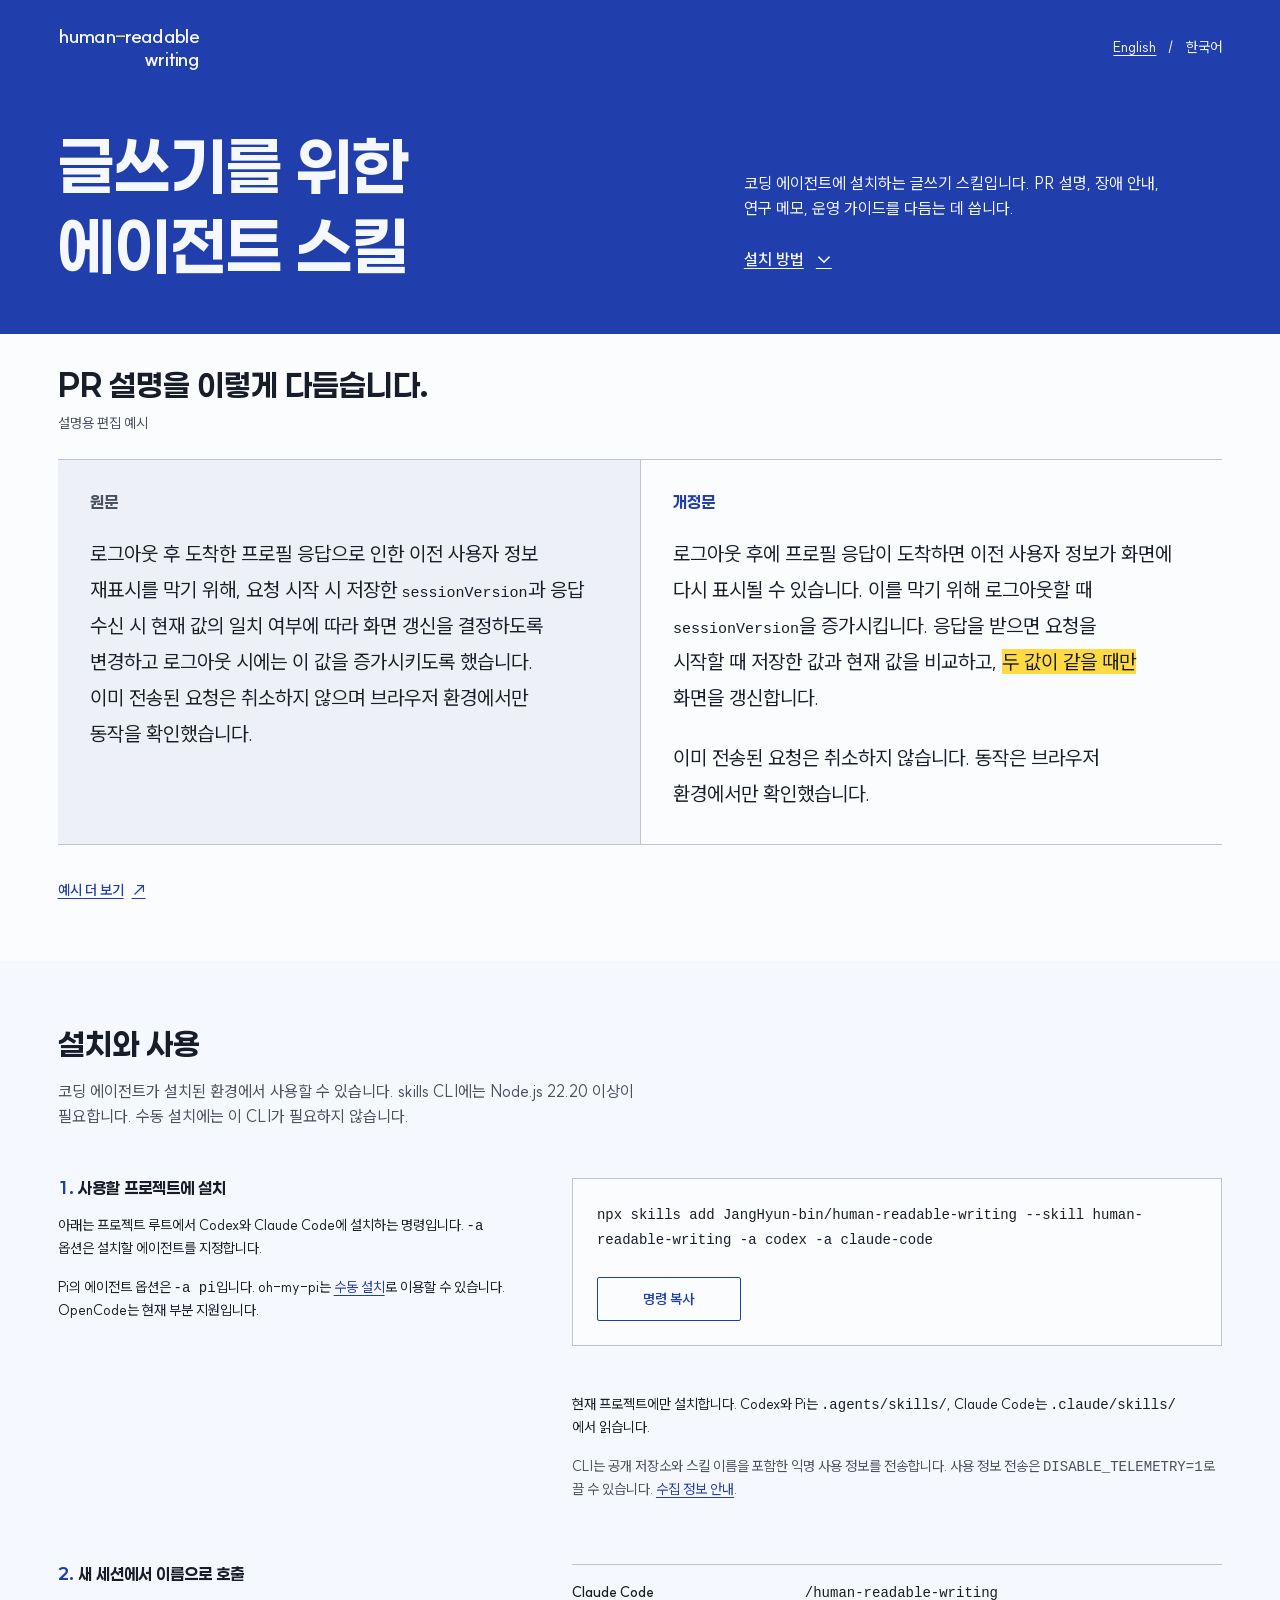
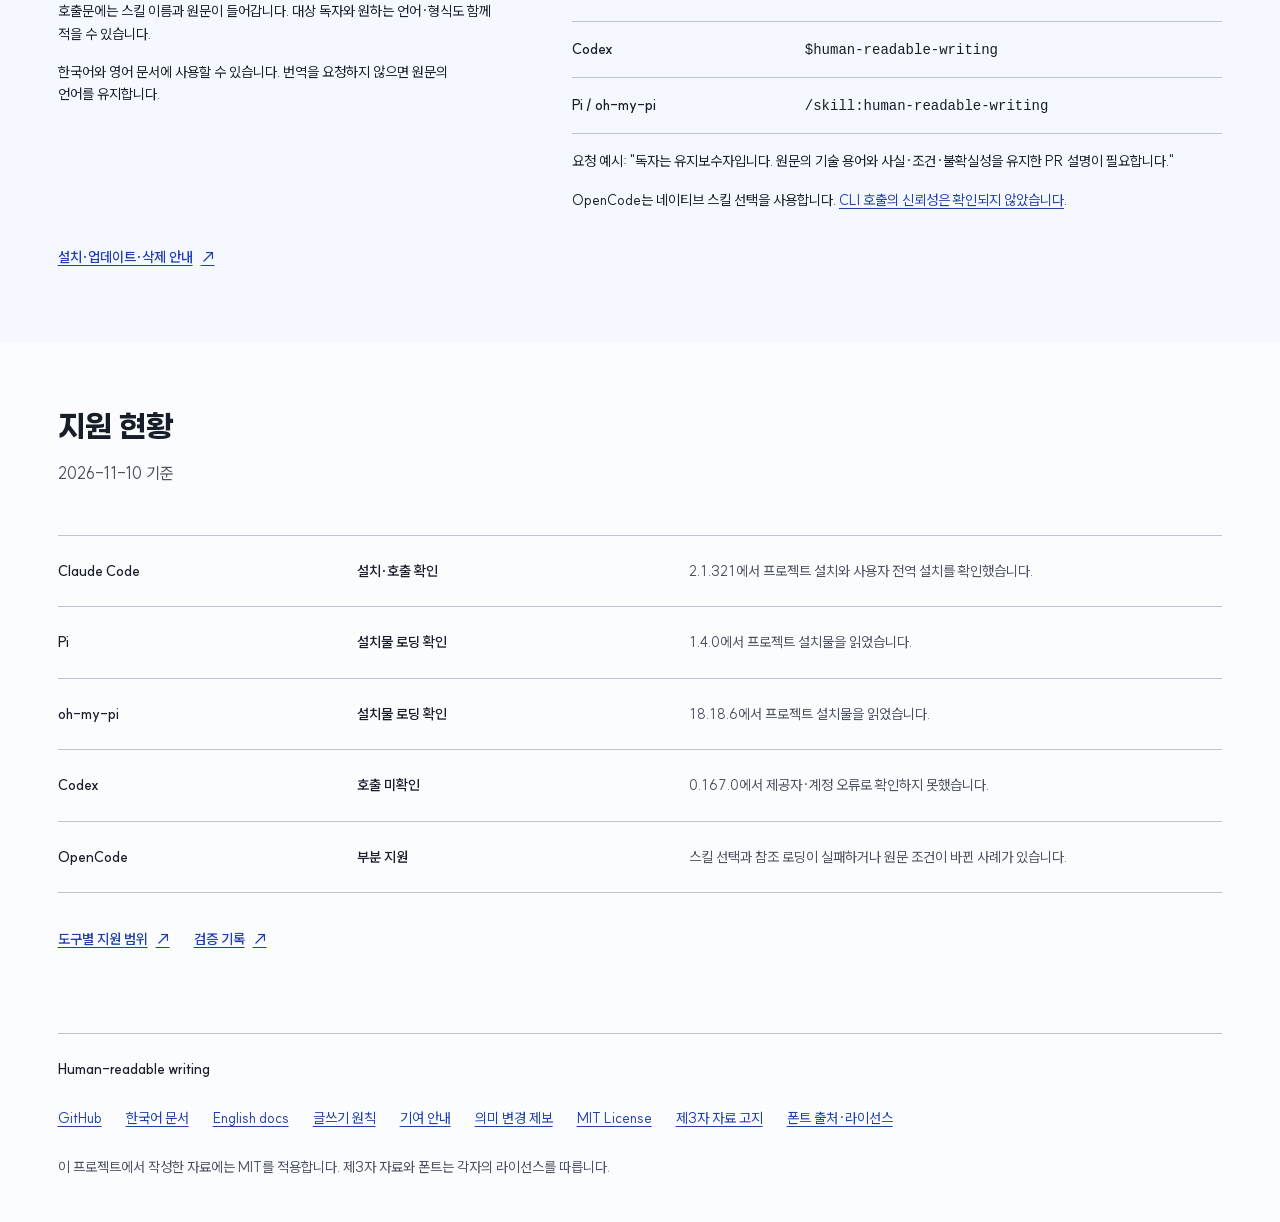
==== site/ko/index.html @ a0d872b2 "feat(site): publish bilingual writing skill landing" ====
<!doctype html>
<html lang="ko">
<head>
  <meta charset="utf-8">
  <meta name="viewport" content="width=device-width, initial-scale=1">
  <meta name="description" content="Human-readable writing은 코딩 에이전트에 설치하는 글쓰기 스킬입니다. 수정 전후 예시와 설치·호출 방법, 도구별 지원 현황을 소개합니다.">
  <title>Human-readable writing · 글쓰기를 위한 에이전트 스킬</title>
  <link rel="alternate" hreflang="en" href="../">
  <link rel="icon" type="image/svg+xml" href="../assets/mark.svg">
  <link rel="stylesheet" href="../assets/tokens.css">
  <link rel="stylesheet" href="../assets/site.css">
  <script src="../assets/site.js" defer></script>
</head>
<body>
  <a class="skip-link" href="#main">본문으로 이동</a>
  <div class="opening">
    <header class="masthead wrap">
      <a class="wordmark" href="./" aria-label="Human-readable writing 홈"><span>human<span class="brand-hyphen">-</span>readable</span><span>writing</span></a>
      <nav class="language-links" aria-label="언어"><a lang="en" hreflang="en" href="../">English</a><span aria-hidden="true">/</span><span lang="ko" aria-current="page">한국어</span></nav>
    </header>
  </div>
  <main id="main" tabindex="-1">
    <div class="opening">
      <section class="intro wrap" aria-labelledby="page-title">
        <h1 id="page-title">글쓰기를 위한 에이전트 스킬</h1>
        <div class="intro-copy">
          <p>코딩 에이전트에 설치하는 글쓰기 스킬입니다. PR 설명, 장애 안내, 연구 메모, 운영 가이드를 다듬는 데 씁니다.</p>
          <a class="install-link" href="#install">설치 방법 <span aria-hidden="true">↓</span></a>
        </div>
      </section>
    </div>
    <section class="comparison wrap" id="example" aria-labelledby="example-title">
      <div class="comparison-heading">
        <h2 id="example-title">PR 설명을 이렇게 다듬습니다.</h2>
        <p class="example-notice">설명용 편집 예시</p>
      </div>
      <figure class="edit">
        <div class="diptych">
          <section class="document document-before" aria-labelledby="before-title">
            <h3 id="before-title">원문</h3>
            <blockquote>
              <p>로그아웃 후 도착한 프로필 응답으로 인한 이전 사용자 정보 재표시를 막기 위해, 요청 시작 시 저장한 <code>sessionVersion</code>과 응답 수신 시 현재 값의 일치 여부에 따라 화면 갱신을 결정하도록 변경하고 로그아웃 시에는 이 값을 증가시키도록 했습니다. 이미 전송된 요청은 취소하지 않으며 브라우저 환경에서만 동작을 확인했습니다.</p>
            </blockquote>
          </section>
          <section class="document document-after" aria-labelledby="after-title">
            <h3 id="after-title">개정문</h3>
            <blockquote>
              <p>로그아웃 후에 프로필 응답이 도착하면 이전 사용자 정보가 화면에 다시 표시될 수 있습니다. 이를 막기 위해 로그아웃할 때 <code>sessionVersion</code>을 증가시킵니다. 응답을 받으면 요청을 시작할 때 저장한 값과 현재 값을 비교하고, <mark>두 값이 같을 때만</mark> 화면을 갱신합니다.</p>
              <p>이미 전송된 요청은 취소하지 않습니다. 동작은 브라우저 환경에서만 확인했습니다.</p>
            </blockquote>
          </section>
        </div>
        <figcaption class="edit-notes">
          <a class="text-link" href="https://github.com/JangHyun-bin/human-readable-writing/blob/main/examples/README.ko.md">예시 더 보기 <span aria-hidden="true">↗</span></a>
        </figcaption>
      </figure>
    </section>
    <div class="install-surface">
      <section class="installation wrap" id="install" aria-labelledby="install-title">
        <div class="section-intro">
          <h2 id="install-title">설치와 사용</h2>
          <p>코딩 에이전트가 설치된 환경에서 사용할 수 있습니다. skills CLI에는 Node.js 22.20 이상이 필요합니다. 수동 설치에는 이 CLI가 필요하지 않습니다.</p>
        </div>
        <ol class="install-steps">
          <li>
            <div class="step-description">
              <h3>사용할 프로젝트에 설치</h3>
              <p>아래는 프로젝트 루트에서 Codex와 Claude Code에 설치하는 명령입니다. <code>-a</code> 옵션은 설치할 에이전트를 지정합니다.</p>
              <p>Pi의 에이전트 옵션은 <code>-a pi</code>입니다. oh-my-pi는 <a href="https://github.com/JangHyun-bin/human-readable-writing/blob/main/docs/install.ko.md">수동 설치</a>로 이용할 수 있습니다. OpenCode는 현재 부분 지원입니다.</p>
            </div>
            <div class="step-content">
              <div class="command-block">
                <pre tabindex="0" aria-label="프로젝트 설치 명령"><code id="install-command">npx skills add JangHyun-bin/human-readable-writing --skill human-readable-writing -a codex -a claude-code</code></pre>
                <button class="copy-button" id="copy-install" data-pending="복사 중" data-success="복사됨" data-error="다시 복사" data-success-status="설치 명령을 복사했습니다." data-error-status="클립보드에 접근하지 못했습니다. 설치 명령은 직접 선택해 복사할 수 있습니다." type="button" aria-describedby="copy-status" hidden>명령 복사</button>
              </div>
              <p class="copy-status" id="copy-status" role="status" aria-live="polite"></p>
              <p class="install-detail">현재 프로젝트에만 설치합니다. Codex와 Pi는 <code>.agents/skills/</code>, Claude Code는 <code>.claude/skills/</code>에서 읽습니다.</p>
              <p class="telemetry-note">CLI는 공개 저장소와 스킬 이름을 포함한 익명 사용 정보를 전송합니다. 사용 정보 전송은 <code>DISABLE_TELEMETRY=1</code>로 끌 수 있습니다. <a href="https://github.com/vercel-labs/skills/blob/main/docs/troubleshooting.md#telemetry">수집 정보 안내</a>.</p>
            </div>
          </li>
          <li>
            <div class="step-description">
              <h3>새 세션에서 이름으로 호출</h3>
              <p>호출문에는 스킬 이름과 원문이 들어갑니다. 대상 독자와 원하는 언어·형식도 함께 적을 수 있습니다.</p>
              <p>한국어와 영어 문서에 사용할 수 있습니다. 번역을 요청하지 않으면 원문의 언어를 유지합니다.</p>
            </div>
            <div class="step-content">
              <dl class="invocations" aria-label="명시적 호출 명령">
                <div><dt>Claude Code</dt><dd><code>/human-readable-writing</code></dd></div>
                <div><dt>Codex</dt><dd><code>$human-readable-writing</code></dd></div>
                <div><dt>Pi / oh-my-pi</dt><dd><code>/skill:human-readable-writing</code></dd></div>
              </dl>
              <p class="request-example">요청 예시: "독자는 유지보수자입니다. 원문의 기술 용어와 사실·조건·불확실성을 유지한 PR 설명이 필요합니다."</p>
              <p class="install-detail">OpenCode는 네이티브 스킬 선택을 사용합니다. <a href="https://github.com/JangHyun-bin/human-readable-writing/blob/main/docs/tool-support.md#opencode-limitation">CLI 호출의 신뢰성은 확인되지 않았습니다</a>.</p>
            </div>
          </li>
        </ol>
        <a class="text-link" href="https://github.com/JangHyun-bin/human-readable-writing/blob/main/docs/install.ko.md">설치·업데이트·삭제 안내 <span aria-hidden="true">↗</span></a>
      </section>
    </div>
    <section class="coverage wrap" id="support" aria-labelledby="support-title">
      <div class="section-intro">
        <h2 id="support-title">지원 현황</h2>
        <p><time datetime="2026-11-10">2026-11-10</time> 기준</p>
      </div>
      <dl class="runtime-record">
        <div><dt>Claude Code</dt><dd><span class="outcome">설치·호출 확인</span><p>2.1.321에서 프로젝트 설치와 사용자 전역 설치를 확인했습니다.</p></dd></div>
        <div><dt>Pi</dt><dd><span class="outcome">설치물 로딩 확인</span><p>1.4.0에서 프로젝트 설치물을 읽었습니다.</p></dd></div>
        <div><dt>oh-my-pi</dt><dd><span class="outcome">설치물 로딩 확인</span><p>18.18.6에서 프로젝트 설치물을 읽었습니다.</p></dd></div>
        <div><dt>Codex</dt><dd><span class="outcome">호출 미확인</span><p>0.167.0에서 제공자·계정 오류로 확인하지 못했습니다.</p></dd></div>
        <div><dt>OpenCode</dt><dd><span class="outcome">부분 지원</span><p>스킬 선택과 참조 로딩이 실패하거나 원문 조건이 바뀐 사례가 있습니다.</p></dd></div>
      </dl>
      <div class="evidence-links"><a class="text-link" href="https://github.com/JangHyun-bin/human-readable-writing/blob/main/docs/tool-support.md">도구별 지원 범위 <span aria-hidden="true">↗</span></a><a class="text-link" href="https://github.com/JangHyun-bin/human-readable-writing/blob/main/docs/verification.md">검증 기록 <span aria-hidden="true">↗</span></a></div>
    </section>
  </main>
  <footer class="footer wrap">
    <p class="footer-title">Human-readable writing</p>
    <nav class="footer-links" aria-label="프로젝트 자료">
      <a href="https://github.com/JangHyun-bin/human-readable-writing">GitHub</a>
      <a href="https://github.com/JangHyun-bin/human-readable-writing/blob/main/README.ko.md">한국어 문서</a>
      <a href="https://github.com/JangHyun-bin/human-readable-writing/blob/main/README.md" lang="en" hreflang="en">English docs</a>
      <a href="https://github.com/JangHyun-bin/human-readable-writing/blob/main/skills/human-readable-writing/MANIFEST.md">글쓰기 원칙</a>
      <a href="https://github.com/JangHyun-bin/human-readable-writing/blob/main/CONTRIBUTING.md">기여 안내</a>
      <a href="https://github.com/JangHyun-bin/human-readable-writing/issues/new?template=source-meaning-change.yml">의미 변경 제보</a>
      <a href="https://github.com/JangHyun-bin/human-readable-writing/blob/main/LICENSE">MIT License</a>
      <a href="https://github.com/JangHyun-bin/human-readable-writing/blob/main/NOTICE.md">제3자 자료 고지</a>
      <a href="../assets/fonts/NOTICE.md">폰트 출처·라이선스</a>
    </nav>
    <p class="legal-note">이 프로젝트에서 작성한 자료에는 MIT를 적용합니다. 제3자 자료와 폰트는 각자의 라이선스를 따릅니다.</p>
  </footer>
</body>
</html>
---- site/assets/tokens.css ----
@font-face {
  font-family: "SUIT Variable";
  font-style: normal;
  font-weight: 100 900;
  font-display: swap;
  src: url("fonts/SUIT-Variable.woff2") format("woff2");
}

@font-face {
  font-family: "Paperlogy";
  font-style: normal;
  font-weight: 700;
  font-display: swap;
  src: url("fonts/Paperlogy-7Bold.ttf") format("truetype");
}

:root {
  color-scheme: light;
  --color-brand: oklch(41.86% 0.17882 266.425);
  --color-brand-hover: oklch(35% 0.16 266.42547);
  --color-highlight: oklch(89.502% 0.163 94.563);
  --color-paper: oklch(99% 0.003 266);
  --color-paper-blue: oklch(97.96081% 0.0095481 273.35852);
  --color-paper-muted: oklch(95.5% 0.008 266);
  --color-ink: oklch(23% 0.025 266);
  --color-muted: oklch(43% 0.025 266);
  --color-rule: oklch(82% 0.018 266);
  --color-rule-on-brand: oklch(63% 0.1 266);
  --color-focus: oklch(41.86% 0.17882 266.425);
  --color-error: oklch(40% 0.13 25);
  --color-clear: transparent;
  --font-display: "Archivo", "Noto Sans KR", "Apple SD Gothic Neo", "Malgun Gothic", sans-serif;
  --font-document: "Source Serif 4", "Noto Serif KR", "AppleMyungjo", "Batang", serif;
  --font-code: "SFMono-Regular", Menlo, Monaco, monospace;
  --font-ko-body: "SUIT Variable", "Apple SD Gothic Neo", "Malgun Gothic", sans-serif;
  --font-ko-display: "Paperlogy", "SUIT Variable", "Apple SD Gothic Neo", sans-serif;
  --weight-ko-display: 700;
  --text-small: 0.875rem;
  --text-body: 1rem;
  --text-document: 1.25rem;
  --text-heading: clamp(1.5rem, 1.35rem + 0.7vw, 2rem);
  --text-display: clamp(2.25rem, 5vw, 4.25rem);
  --leading-body: 1.6;
  --leading-document: 1.65;
  --leading-display: 1.06;
  --weight-body: 400;
  --weight-label: 600;
  --weight-display: 750;
  --space-2xs: 0.25rem;
  --space-xs: 0.5rem;
  --space-sm: 0.75rem;
  --space-md: 1rem;
  --space-lg: 1.5rem;
  --space-xl: 2rem;
  --space-2xl: 3rem;
  --space-3xl: 4rem;
  --space-4xl: 6rem;
  --page-gutter: clamp(1.25rem, 4.5vw, 4rem);
  --page-width: 80rem;
  --radius-control: 0.125rem;
  --rule-thin: 1px;
  --rule-focus: 3px;
  --control-height: 2.75rem;
  --text-root: 100%;
  --text-inline-code: 1em;
  --text-document-code: 0.75em;
  --leading-heading: 1.2;
  --leading-label: 1.4;
  --leading-wordmark: 1.15;
  --leading-command: 1.8;
  --leading-heading-ko: 1.25;
  --leading-document-ko: 1.8;
  --tracking-title: -0.035em;
  --tracking-display: -0.025em;
  --space-caption-offset: calc(-1 * var(--space-xs));
  --copy-control-width: 9rem;
  --copy-status-height: 1.6em;
  --opacity-pending: 0.65;
  --text-catalog-title: clamp(2rem, 3vw, 3rem);
  --swatch-height: 9rem;
}
---- site/assets/site.css ----
* {
  box-sizing: border-box;
}

html,
body {
  margin: 0;
  overflow-x: clip;
}

html {
  background: var(--color-paper);
  color: var(--color-ink);
  font-family: var(--font-display);
  font-size: var(--text-root);
  line-height: var(--leading-body);
  -webkit-text-size-adjust: 100%;
}

body {
  min-width: 0;
}

h1,
h2,
h3,
p,
figure,
blockquote,
pre,
dl,
dd {
  margin: 0;
}

h1,
h2,
h3 {
  font-family: var(--font-display);
  font-style: normal;
  font-weight: var(--weight-display);
  overflow-wrap: anywhere;
  min-width: 0;
  text-wrap: balance;
}

h2 {
  font-size: var(--text-heading);
  letter-spacing: var(--tracking-title);
  line-height: var(--leading-heading);
}

h3 {
  font-size: var(--text-body);
  line-height: var(--leading-label);
}

p {
  text-wrap: pretty;
}

a {
  color: var(--color-brand);
  text-underline-offset: 0.2em;
  text-decoration-thickness: var(--rule-thin);
}

a:active {
  text-decoration-thickness: var(--rule-focus);
}

a:focus-visible,
button:focus-visible,
pre:focus-visible {
  outline: var(--rule-focus) solid var(--color-focus);
  outline-offset: var(--space-2xs);
}

button {
  font: inherit;
}

button[hidden] {
  display: none;
}

code {
  font-family: var(--font-code);
  font-size: var(--text-inline-code);
  overflow-wrap: anywhere;
}

mark {
  background: var(--color-highlight);
  color: var(--color-ink);
}

.wrap {
  width: min(100%, var(--page-width));
  padding-inline: var(--page-gutter);
  margin-inline: auto;
}

.skip-link {
  position: absolute;
  top: var(--space-md);
  left: var(--page-gutter);
  padding: var(--space-sm) var(--space-md);
  background: var(--color-highlight);
  color: var(--color-ink);
  transform: translateY(-200%);
}

.skip-link:focus {
  transform: none;
}

.opening {
  background: var(--color-brand);
  color: var(--color-paper-blue);
}

.opening a {
  color: var(--color-paper-blue);
}

.opening a:focus-visible {
  outline-color: var(--color-highlight);
}

.masthead {
  display: flex;
  align-items: center;
  justify-content: space-between;
  gap: var(--space-lg);
  padding-block: var(--space-lg);
}

.wordmark {
  min-height: var(--control-height);
  justify-content: center;
  display: flex;
  flex-direction: column;
  font-size: var(--text-body);
  font-weight: var(--weight-label);
  letter-spacing: var(--tracking-title);
  line-height: var(--leading-wordmark);
  text-decoration: none;
  white-space: nowrap;
}

.wordmark > span:last-child {
  align-self: end;
}

.brand-hyphen {
  color: var(--color-highlight);
}

.install-link {
  display: inline-flex;
  align-items: center;
  gap: var(--space-sm);
  min-height: var(--control-height);
  padding-block: var(--space-xs);
  font-size: var(--text-small);
  font-weight: var(--weight-label);
  white-space: nowrap;
}

.intro {
  display: grid;
  gap: var(--space-lg);
  padding-block: var(--space-lg) var(--space-2xl);
}

.intro h1 {
  max-width: 17ch;
  font-size: var(--text-display);
  letter-spacing: var(--tracking-display);
  line-height: var(--leading-display);
}

.intro-copy {
  display: grid;
  align-content: end;
  gap: var(--space-md);
  max-width: 43ch;
}

.language-links {
  display: flex;
  align-items: center;
  flex-wrap: wrap;
  gap: var(--space-sm);
  font-size: var(--text-small);
}

.language-links a {
  display: inline-flex;
  align-items: center;
  min-height: var(--control-height);
  white-space: nowrap;
  word-break: keep-all;
}

.comparison {
  padding-block: var(--space-xl) var(--space-2xl);
}

.comparison-heading {
  display: grid;
  gap: var(--space-xs);
  padding-block-end: var(--space-lg);
}

.example-notice {
  max-width: 65ch;
  color: var(--color-muted);
  font-size: var(--text-small);
}

.diptych {
  display: grid;
  border-block: var(--rule-thin) solid var(--color-rule);
}

.document {
  padding: var(--space-lg);
  min-width: 0;
}

.document-before {
  background: var(--color-paper-muted);
  color: var(--color-ink);
}

.document-after {
  border-block-start: var(--rule-thin) solid var(--color-rule);
  background: var(--color-paper);
  color: var(--color-ink);
}

.document h3 {
  margin-block-end: var(--space-lg);
  font-weight: var(--weight-label);
}

.document-before h3 {
  color: var(--color-muted);
}

.document-after h3 {
  color: var(--color-brand);
}

.document blockquote {
  display: grid;
  gap: var(--space-lg);
  max-width: 56ch;
  font-family: var(--font-document);
  font-size: var(--text-document);
  font-optical-sizing: auto;
  line-height: var(--leading-document);
}

.document code {
  font-size: var(--text-document-code);
}

.edit-notes {
  padding-block-start: var(--space-lg);
  font-size: var(--text-small);
}


.text-link {
  display: inline-flex;
  align-items: center;
  gap: var(--space-xs);
  min-height: var(--control-height);
  width: fit-content;
  font-size: var(--text-small);
  font-weight: var(--weight-label);
  white-space: nowrap;
}


.install-surface {
  background: var(--color-paper-blue);
  color: var(--color-ink);
}

.installation {
  padding-block: var(--space-2xl);
  scroll-margin-block-start: var(--space-xl);
}

.section-intro {
  display: grid;
  gap: var(--space-md);
  max-width: 65ch;
  margin-block-end: var(--space-2xl);
}

.section-intro p {
  color: var(--color-muted);
}

.install-steps {
  display: grid;
  gap: var(--space-2xl);
  list-style: none;
  margin: 0 0 var(--space-lg);
  padding: 0;
  counter-reset: install;
}

.install-steps > li {
  display: grid;
  gap: var(--space-lg);
  counter-increment: install;
}

.step-description {
  display: grid;
  align-content: start;
  gap: var(--space-md);
  max-width: 48ch;
}

.step-description h3::before {
  content: counter(install) ". ";
  color: var(--color-brand);
}

.step-description p,
.install-detail,
.telemetry-note,
.request-example {
  font-size: var(--text-small);
}

.step-content {
  min-width: 0;
}

.command-block {
  display: flex;
  flex-direction: column;
  align-items: start;
  gap: var(--space-lg);
  padding: var(--space-lg);
  background: var(--color-paper);
  color: var(--color-ink);
  border: var(--rule-thin) solid var(--color-rule);
}

.command-block pre {
  width: 100%;
  white-space: pre-wrap;
  overflow-wrap: anywhere;
  line-height: var(--leading-command);
}

.command-block code {
  font-size: var(--text-small);
}

.copy-button {
  display: inline-flex;
  align-items: center;
  justify-content: center;
  min-width: var(--copy-control-width);
  min-height: var(--control-height);
  padding: var(--space-xs) var(--space-md);
  border: var(--rule-thin) solid var(--color-brand);
  border-radius: var(--radius-control);
  background: var(--color-clear);
  color: var(--color-brand);
  font-size: var(--text-small);
  font-weight: var(--weight-label);
  white-space: nowrap;
  cursor: pointer;
}

.copy-button:active {
  background: var(--color-brand-hover);
  color: var(--color-paper-blue);
}

.copy-button:disabled {
  opacity: var(--opacity-pending);
  cursor: progress;
}

.copy-button[data-state="success"] {
  background: var(--color-brand);
  color: var(--color-paper-blue);
}

.copy-button[data-state="error"] {
  border-color: var(--color-error);
  color: var(--color-error);
}

.copy-status {
  min-height: var(--copy-status-height);
  margin-block-start: var(--space-xs);
  color: var(--color-muted);
  font-size: var(--text-small);
}

.copy-status[data-state="error"] {
  color: var(--color-error);
}

.install-detail,
.telemetry-note,
.request-example {
  margin-block-start: var(--space-md);
  max-width: 76ch;
}

.telemetry-note {
  color: var(--color-muted);
}

.invocations {
  border-block-start: var(--rule-thin) solid var(--color-rule);
}

.invocations > div {
  display: grid;
  gap: var(--space-xs);
  padding-block: var(--space-md);
  border-block-end: var(--rule-thin) solid var(--color-rule);
  font-size: var(--text-small);
}

.invocations dt {
  font-weight: var(--weight-label);
}

.invocations dd {
  min-width: 0;
}

.invocations code {
  font-size: var(--text-small);
}

.coverage {
  padding-block: var(--space-3xl) var(--space-2xl);
}

.runtime-record {
  border-block-start: var(--rule-thin) solid var(--color-rule);
  font-size: var(--text-small);
  font-variant-numeric: tabular-nums;
}

.runtime-record > div {
  display: grid;
  gap: var(--space-xs);
  padding-block: var(--space-lg);
  border-block-end: var(--rule-thin) solid var(--color-rule);
}

.runtime-record dt {
  font-weight: var(--weight-label);
}

.runtime-record dd {
  display: grid;
  gap: var(--space-xs);
}

.runtime-record dd p {
  color: var(--color-muted);
  max-width: 65ch;
}

.outcome {
  font-weight: var(--weight-label);
}


.evidence-links {
  display: flex;
  flex-wrap: wrap;
  gap: var(--space-md) var(--space-lg);
  padding-block-start: var(--space-lg);
  font-size: var(--text-small);
}

.footer {
  display: grid;
  gap: var(--space-md);
  padding-block: var(--space-lg) var(--space-2xl);
  font-size: var(--text-small);
}

.footer-title {
  padding-block-start: var(--space-lg);
  border-block-start: var(--rule-thin) solid var(--color-rule);
  font-weight: var(--weight-label);
}

.footer-links {
  display: flex;
  flex-wrap: wrap;
  gap: 0 var(--space-lg);
}

.footer-links a {
  display: inline-flex;
  align-items: center;
  min-height: var(--control-height);
  white-space: nowrap;
  word-break: keep-all;
}

.legal-note {
  max-width: 100ch;
  color: var(--color-muted);
}

@media (hover: hover) {
  a:hover {
    text-decoration-thickness: var(--rule-focus);
  }

  .copy-button:hover:not(:disabled) {
    background: var(--color-brand);
    color: var(--color-paper-blue);
  }
}

@media (min-width: 40rem) {
  .wordmark {
    font-size: var(--text-document);
  }

  .install-link {
    font-size: var(--text-body);
  }

  .document {
    padding: var(--space-xl);
  }

  .invocations > div {
    grid-template-columns: minmax(0, 0.7fr) minmax(0, 1.3fr);
  }

  .runtime-record > div {
    grid-template-columns: minmax(0, 0.75fr) minmax(0, 2fr);
    gap: var(--space-lg);
  }
}

@media (min-width: 60rem) {
  .intro {
    grid-template-columns: minmax(0, 1.3fr) minmax(0, 1fr);
    align-items: end;
    gap: var(--space-3xl);
    padding-block: var(--space-xl) var(--space-2xl);
  }

  .intro-copy {
    padding-block-end: var(--space-2xs);
  }

  .diptych {
    grid-template-columns: repeat(2, minmax(0, 1fr));
  }

  .document-after {
    border-block-start: 0;
    border-inline-start: var(--rule-thin) solid var(--color-rule);
  }



  .installation {
    padding-block: var(--space-3xl);
  }

  .install-steps {
    gap: var(--space-3xl);
  }

  .install-steps > li {
    grid-template-columns: minmax(0, 0.9fr) minmax(0, 1.3fr);
    gap: var(--space-3xl);
  }

  .runtime-record > div {
    grid-template-columns: minmax(0, 0.7fr) minmax(0, 2.2fr);
  }

  .runtime-record dd {
    grid-template-columns: minmax(0, 0.9fr) minmax(0, 1.6fr);
    gap: var(--space-xl);
  }

  .coverage {
    padding-block-start: var(--space-3xl);
  }
}

@media (prefers-reduced-motion: reduce) {
  .skip-link {
    transition: none;
  }
}

:lang(ko) {
  word-break: keep-all;
  overflow-wrap: break-word;
}

:lang(ko) :is(h1, h2, h3) {
  font-family: var(--font-ko-display);
  font-weight: var(--weight-ko-display);
  letter-spacing: 0;
  overflow-wrap: break-word;
  line-height: var(--leading-heading-ko);
}

:lang(ko) .document blockquote,
.document-sample:lang(ko) {
  font-family: var(--font-ko-body);
  line-height: var(--leading-document-ko);
}

:lang(ko) code {
  word-break: normal;
  overflow-wrap: anywhere;
}

.catalog {
  display: grid;
  gap: var(--space-3xl);
  padding-block: var(--space-2xl) var(--space-3xl);
}

.catalog-section {
  display: grid;
  gap: var(--space-md);
}

.catalog > header > h1 {
  font-size: var(--text-catalog-title);
  line-height: var(--leading-heading);
}

.catalog .intro {
  padding-block: 0;
}

.catalog .catalog-display {
  max-width: 20ch;
  font-family: var(--font-display);
  font-size: var(--text-display);
  font-weight: var(--weight-display);
  line-height: var(--leading-display);
  letter-spacing: var(--tracking-display);
}

.swatches {
  display: grid;
  grid-template-columns: repeat(2, minmax(0, 1fr));
  gap: var(--space-md);
}

.swatch {
  display: grid;
  align-content: space-between;
  gap: var(--space-md);
  min-height: var(--swatch-height);
  padding: var(--space-lg);
  overflow-wrap: anywhere;
}

.swatch-brand {
  background: var(--color-brand);
  color: var(--color-paper-blue);
}

.swatch-highlight {
  background: var(--color-highlight);
  color: var(--color-ink);
}

.swatch-paper {
  background: var(--color-paper);
  color: var(--color-ink);
  border: var(--rule-thin) solid var(--color-rule);
}

.swatch-ink {
  background: var(--color-ink);
  color: var(--color-paper);
}

.document-sample {
  max-width: 65ch;
  font-family: var(--font-document);
  font-size: var(--text-document);
  line-height: var(--leading-document);
}

@media (min-width: 60rem) {
  .swatches {
    grid-template-columns: repeat(4, minmax(0, 1fr));
  }
}

html:lang(ko),
.catalog p:lang(ko) {
  font-family: var(--font-ko-body);
}

.catalog .catalog-display:lang(ko) {
  font-family: var(--font-ko-display);
  font-weight: var(--weight-ko-display);
  line-height: var(--leading-heading-ko);
  letter-spacing: 0;
  word-break: keep-all;
  overflow-wrap: break-word;
}
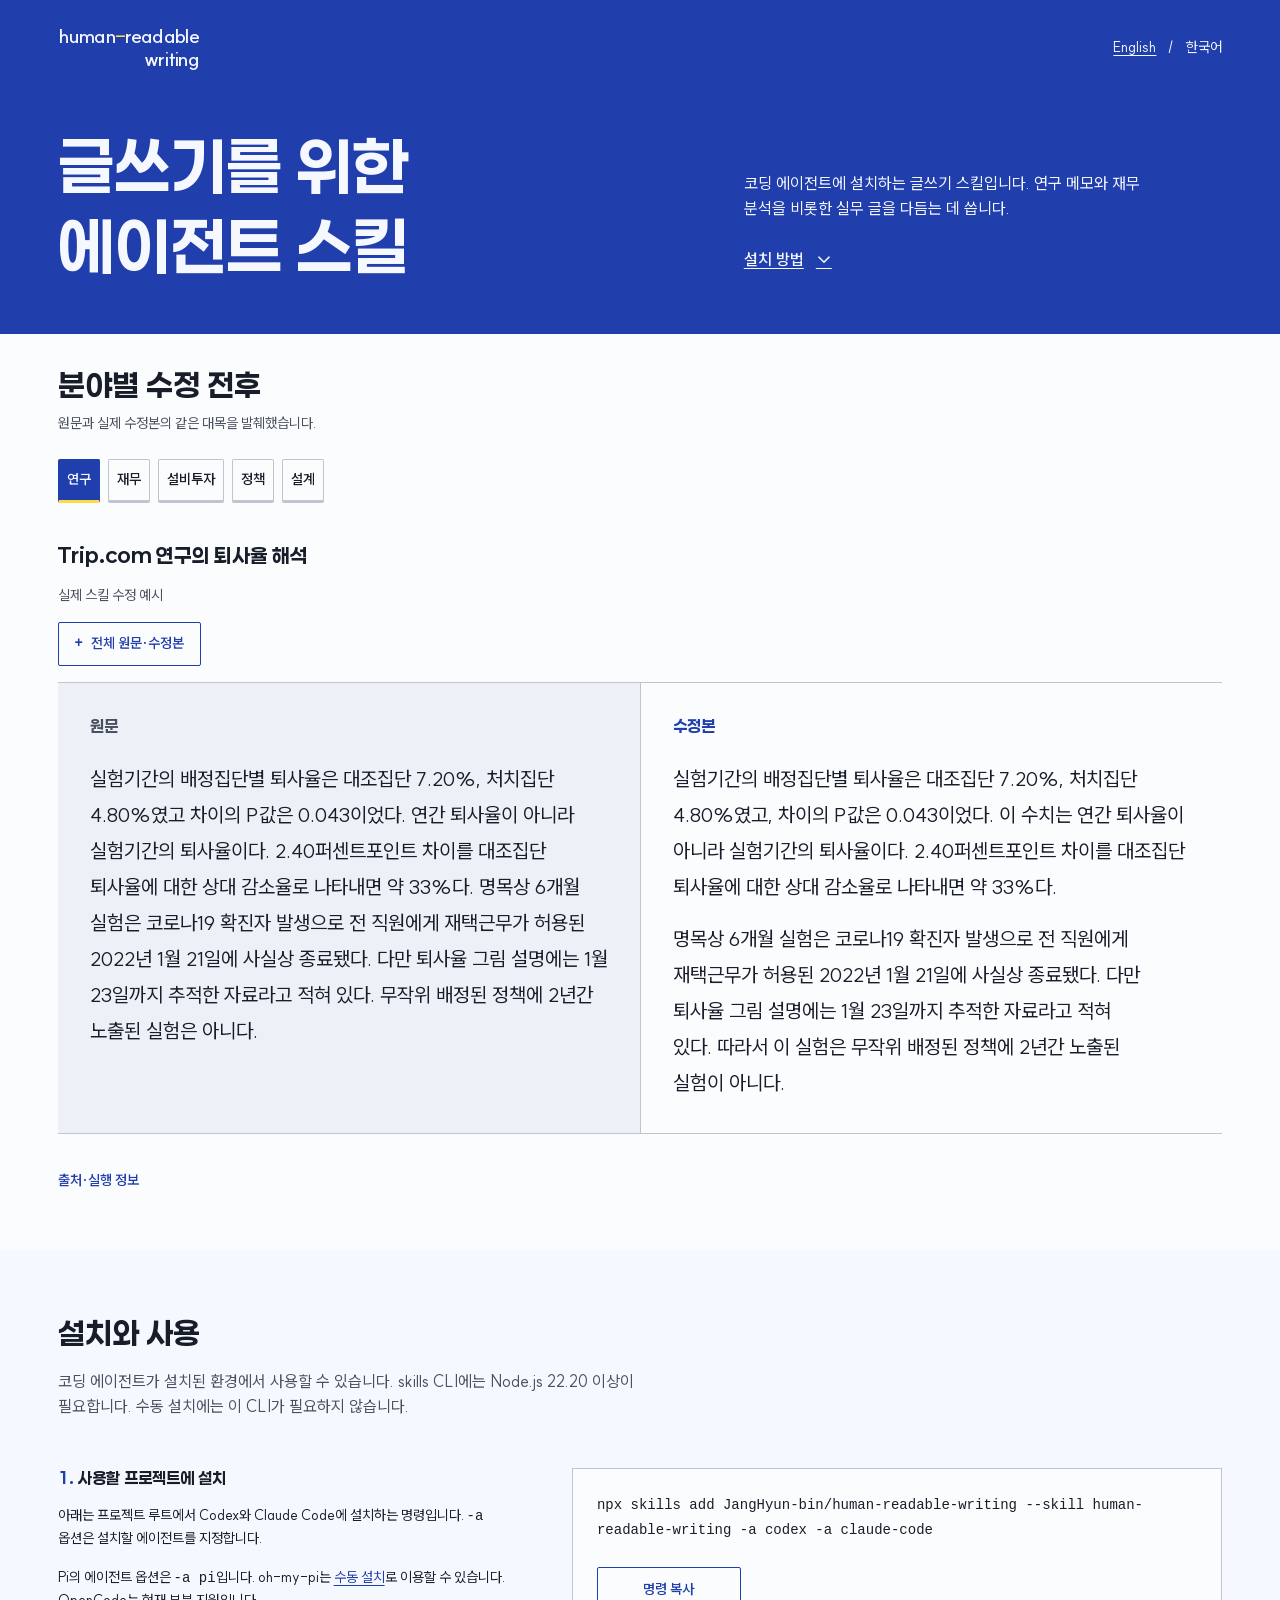
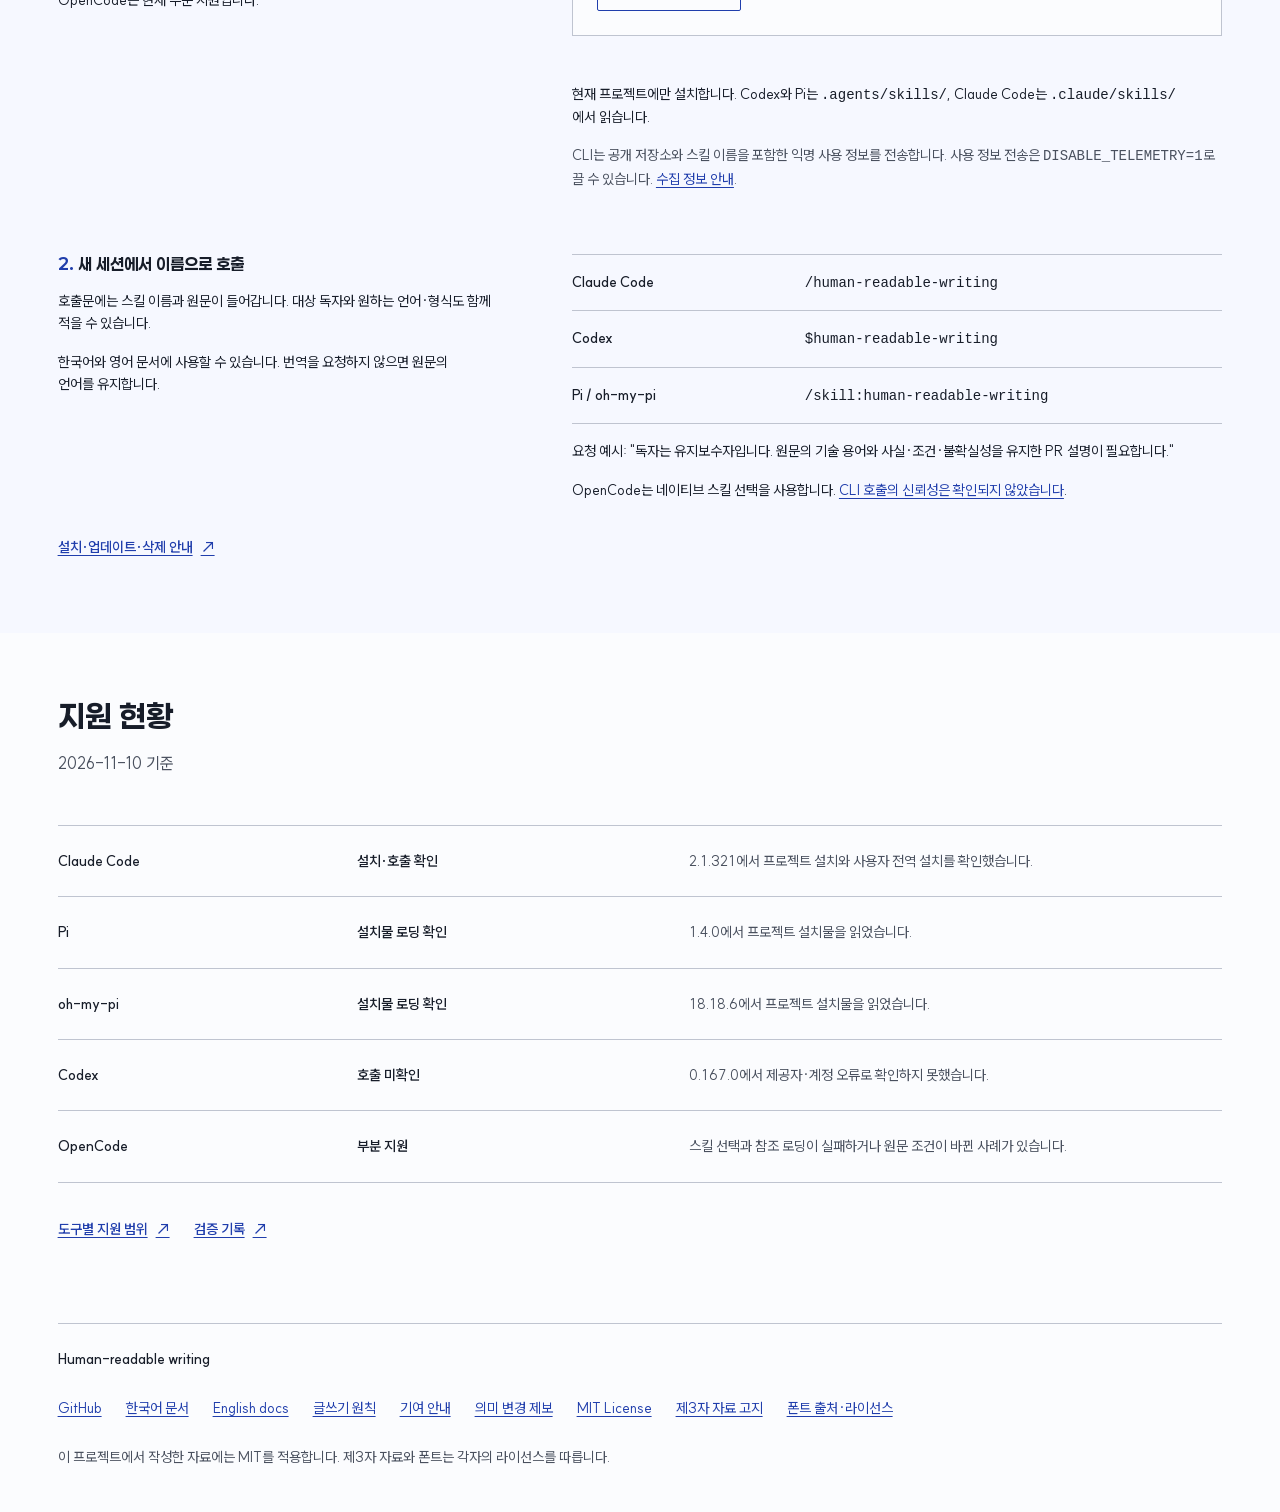
==== commit 98c80fe8: "feat(site): publish selectable writing examples" ====
--- a/site/ko/index.html
+++ b/site/ko/index.html
@@ -3,7 +3,7 @@
 <head>
   <meta charset="utf-8">
   <meta name="viewport" content="width=device-width, initial-scale=1">
-  <meta name="description" content="Human-readable writing은 코딩 에이전트에 설치하는 글쓰기 스킬입니다. 수정 전후 예시와 설치·호출 방법, 도구별 지원 현황을 소개합니다.">
+  <meta name="description" content="코딩 에이전트에 설치하는 글쓰기 스킬입니다. 연구·재무·설비투자·정책·설계의 수정 전후 예시와 설치·호출 방법, 도구별 지원 현황을 소개합니다.">
   <title>Human-readable writing · 글쓰기를 위한 에이전트 스킬</title>
   <link rel="alternate" hreflang="en" href="../">
   <link rel="icon" type="image/svg+xml" href="../assets/mark.svg">
@@ -24,36 +24,388 @@
       <section class="intro wrap" aria-labelledby="page-title">
         <h1 id="page-title">글쓰기를 위한 에이전트 스킬</h1>
         <div class="intro-copy">
-          <p>코딩 에이전트에 설치하는 글쓰기 스킬입니다. PR 설명, 장애 안내, 연구 메모, 운영 가이드를 다듬는 데 씁니다.</p>
+          <p>코딩 에이전트에 설치하는 글쓰기 스킬입니다. 연구 메모와 재무 분석을 비롯한 실무 글을 다듬는 데 씁니다.</p>
           <a class="install-link" href="#install">설치 방법 <span aria-hidden="true">↓</span></a>
         </div>
       </section>
     </div>
     <section class="comparison wrap" id="example" aria-labelledby="example-title">
       <div class="comparison-heading">
-        <h2 id="example-title">PR 설명을 이렇게 다듬습니다.</h2>
-        <p class="example-notice">설명용 편집 예시</p>
-      </div>
+        <h2 id="example-title">분야별 수정 전후</h2>
+        <p class="example-notice">원문과 실제 수정본의 같은 대목을 발췌했습니다.</p>
+      </div>
+      <!-- professional-examples:start -->
+      <div data-example-browser>
+      <nav class="example-tabs" data-example-tabs aria-label="글의 종류">
+      <a class="example-tab" href="#example-research" id="example-tab-research">연구</a>
+      <a class="example-tab" href="#example-finance" id="example-tab-finance">재무</a>
+      <a class="example-tab" href="#example-capex" id="example-tab-capex">설비투자</a>
+      <a class="example-tab" href="#example-policy" id="example-tab-policy">정책</a>
+      <a class="example-tab" href="#example-architecture" id="example-tab-architecture">설계</a>
+      </nav>
+      <article class="example-panel" id="example-research" data-example-panel aria-labelledby="example-topic-research">
+      <h3 class="example-topic" id="example-topic-research">Trip.com 연구의 퇴사율 해석</h3>
+      <p class="example-notice">실제 스킬 수정 예시</p>
       <figure class="edit">
-        <div class="diptych">
-          <section class="document document-before" aria-labelledby="before-title">
-            <h3 id="before-title">원문</h3>
-            <blockquote>
-              <p>로그아웃 후 도착한 프로필 응답으로 인한 이전 사용자 정보 재표시를 막기 위해, 요청 시작 시 저장한 <code>sessionVersion</code>과 응답 수신 시 현재 값의 일치 여부에 따라 화면 갱신을 결정하도록 변경하고 로그아웃 시에는 이 값을 증가시키도록 했습니다. 이미 전송된 요청은 취소하지 않으며 브라우저 환경에서만 동작을 확인했습니다.</p>
-            </blockquote>
-          </section>
-          <section class="document document-after" aria-labelledby="after-title">
-            <h3 id="after-title">개정문</h3>
-            <blockquote>
-              <p>로그아웃 후에 프로필 응답이 도착하면 이전 사용자 정보가 화면에 다시 표시될 수 있습니다. 이를 막기 위해 로그아웃할 때 <code>sessionVersion</code>을 증가시킵니다. 응답을 받으면 요청을 시작할 때 저장한 값과 현재 값을 비교하고, <mark>두 값이 같을 때만</mark> 화면을 갱신합니다.</p>
-              <p>이미 전송된 요청은 취소하지 않습니다. 동작은 브라우저 환경에서만 확인했습니다.</p>
-            </blockquote>
-          </section>
-        </div>
-        <figcaption class="edit-notes">
-          <a class="text-link" href="https://github.com/JangHyun-bin/human-readable-writing/blob/main/examples/README.ko.md">예시 더 보기 <span aria-hidden="true">↗</span></a>
-        </figcaption>
+      <details class="example-detail">
+      <summary><span class="when-closed">전체 원문·수정본</span><span class="when-open">발췌문 보기</span></summary>
+      <div class="diptych">
+      <section class="document document-before" aria-labelledby="example-research-full-before-label">
+      <h4 class="document-label" id="example-research-full-before-label">원문</h4>
+      <div class="document-copy">
+      <h5>하이브리드 근무 정책 검토를 위한 Trip.com 퇴사율 근거</h5>
+      <h6>인사 책임자가 검토할 연구 결과</h6>
+      <p>Bloom·Han·Liang의 <a href="https://www.nature.com/articles/s41586-024-07500-2">2024년 Nature 연구</a>는 상하이 Trip.com의 항공권·IT 부문에서 엔지니어링·마케팅·재무 업무를 맡은 대졸 직원 1,612명을 대상으로 했다. 인턴과 수습기간 중인 신입 직원은 제외했다. 이 단일 기업에서 생일의 날짜가 홀수인지 짝수인지에 따라 무작위 배정한 결과, 홀수일 출생자 792명은 수요일·금요일에 재택근무를 선택할 수 있고 나머지 사흘은 출근하는 처치집단에, 짝수일 출생자 820명은 주 5일 출근하는 대조집단에 속했다. 이틀의 재택근무는 의무가 아니었다. 처음 자원한 518명은 2021년 8월 9일이 속한 주에, 자원하지 않았던 나머지 1,094명은 9월 13일이 속한 주에 실험에 참여했다.</p>
+      <p>실험기간의 배정집단별 퇴사율은 대조집단 7.20%, 처치집단 4.80%였고 차이의 P값은 0.043이었다. 연간 퇴사율이 아니라 실험기간의 퇴사율이다. 2.40퍼센트포인트 차이를 대조집단 퇴사율에 대한 상대 감소율로 나타내면 약 33%다. 명목상 6개월 실험은 코로나19 확진자 발생으로 전 직원에게 재택근무가 허용된 2022년 1월 21일에 사실상 종료됐다. 다만 퇴사율 그림 설명에는 1월 23일까지 추적한 자료라고 적혀 있다. 무작위 배정된 정책에 2년간 노출된 실험은 아니다.</p>
+      <p>재택근무 허용 대상으로 배정된 직원의 실제 이용률은 수요일·금요일의 이용 기회 기준으로 자원자 약 55%, 비자원자 약 40%였다. 공휴일·개인 휴가·인정된 결근을 제외한 비율로, 전체 직원이나 주중 모든 날을 분모로 삼은 수치가 아니다. 전형적인 이용은 주 1일 정도였다. 따라서 퇴사율 비교가 추정하는 것은 선택형 정책에 배정된 효과이지 매주 이틀씩 실제 재택근무한 효과가 아니다.</p>
+      <h6>자사 정책 검토에 대한 판단</h6>
+      <p>작성자는 업무와 통근 조건이 얼마나 유사한지 검토한다는 전제 아래, 대졸 사무직을 대상으로 비슷한 선택형 정책의 시범 운영을 검토할 근거가 된다고 판단한다. 이는 정책 판단이지, 다른 기업에서도 같은 퇴사율 감소가 발생하거나 완전 원격근무가 동등하다는 연구 결과가 아니다.</p>
+      </div>
+      </section>
+      <section class="document document-after" aria-labelledby="example-research-full-after-label">
+      <h4 class="document-label" id="example-research-full-after-label">수정본</h4>
+      <div class="document-copy">
+      <h5>하이브리드 근무 정책 검토를 위한 Trip.com 퇴사율 근거</h5>
+      <h6>인사 책임자가 검토할 연구 결과</h6>
+      <h6>연구 대상과 배정 방식</h6>
+      <p>Bloom·Han·Liang의 <a href="https://www.nature.com/articles/s41586-024-07500-2">2024년 Nature 연구</a>는 상하이 Trip.com의 항공권·IT 부문에서 엔지니어링·마케팅·재무 업무를 맡은 대졸 직원 1,612명을 대상으로 했다. 인턴과 수습기간 중인 신입 직원은 제외했다.</p>
+      <p>이 단일 기업에서 생일의 날짜가 홀수인지 짝수인지에 따라 직원을 무작위로 배정했다.</p>
+      <ul><li>홀수일 출생자 792명은 처치집단에 속했다. 이들은 수요일·금요일에 재택근무를 선택할 수 있었고, 나머지 사흘은 출근했다.</li><li>짝수일 출생자 820명은 대조집단에 속했다. 이들은 주 5일 출근했다.</li></ul>
+      <p>처치집단의 이틀 재택근무는 의무가 아니었다. 처음 자원한 518명은 2021년 8월 9일이 속한 주에, 자원하지 않았던 나머지 1,094명은 9월 13일이 속한 주에 실험에 참여했다.</p>
+      <h6>퇴사율 결과</h6>
+      <p>실험기간의 배정집단별 퇴사율은 대조집단 7.20%, 처치집단 4.80%였고, 차이의 P값은 0.043이었다. 이 수치는 연간 퇴사율이 아니라 실험기간의 퇴사율이다. 2.40퍼센트포인트 차이를 대조집단 퇴사율에 대한 상대 감소율로 나타내면 약 33%다.</p>
+      <p>명목상 6개월 실험은 코로나19 확진자 발생으로 전 직원에게 재택근무가 허용된 2022년 1월 21일에 사실상 종료됐다. 다만 퇴사율 그림 설명에는 1월 23일까지 추적한 자료라고 적혀 있다. 따라서 이 실험은 무작위 배정된 정책에 2년간 노출된 실험이 아니다.</p>
+      <h6>실제 재택근무 이용률과 해석의 범위</h6>
+      <p>재택근무 허용 대상으로 배정된 직원의 실제 이용률은 수요일·금요일의 이용 기회를 기준으로 자원자 약 55%, 비자원자 약 40%였다. 이 비율은 공휴일·개인 휴가·인정된 결근을 제외하고 계산했으며, 전체 직원이나 주중 모든 날을 분모로 삼은 수치가 아니다. 전형적인 이용은 주 1일 정도였다.</p>
+      <p>따라서 퇴사율 비교가 추정하는 것은 선택형 정책에 배정된 효과다. 매주 이틀씩 실제로 재택근무한 효과를 추정한 것이 아니다.</p>
+      <h6>자사 정책 검토에 대한 판단</h6>
+      <p>작성자는 업무와 통근 조건이 얼마나 유사한지 검토한다는 전제 아래, 대졸 사무직을 대상으로 비슷한 선택형 정책의 시범 운영을 검토할 근거가 된다고 판단한다. 이는 정책 판단이다. 다른 기업에서도 같은 퇴사율 감소가 발생한다거나 완전 원격근무가 동등하다는 점은 이 연구의 결과가 아니다.</p>
+      </div>
+      </section>
+      </div>
+      </details>
+      <div class="diptych example-preview">
+      <section class="document document-before" aria-labelledby="example-research-preview-before-label">
+      <h4 class="document-label" id="example-research-preview-before-label">원문</h4>
+      <div class="document-copy">
+      <p>실험기간의 배정집단별 퇴사율은 대조집단 7.20%, 처치집단 4.80%였고 차이의 P값은 0.043이었다. 연간 퇴사율이 아니라 실험기간의 퇴사율이다. 2.40퍼센트포인트 차이를 대조집단 퇴사율에 대한 상대 감소율로 나타내면 약 33%다. 명목상 6개월 실험은 코로나19 확진자 발생으로 전 직원에게 재택근무가 허용된 2022년 1월 21일에 사실상 종료됐다. 다만 퇴사율 그림 설명에는 1월 23일까지 추적한 자료라고 적혀 있다. 무작위 배정된 정책에 2년간 노출된 실험은 아니다.</p>
+      </div>
+      </section>
+      <section class="document document-after" aria-labelledby="example-research-preview-after-label">
+      <h4 class="document-label" id="example-research-preview-after-label">수정본</h4>
+      <div class="document-copy">
+      <p>실험기간의 배정집단별 퇴사율은 대조집단 7.20%, 처치집단 4.80%였고, 차이의 P값은 0.043이었다. 이 수치는 연간 퇴사율이 아니라 실험기간의 퇴사율이다. 2.40퍼센트포인트 차이를 대조집단 퇴사율에 대한 상대 감소율로 나타내면 약 33%다.</p>
+      <p>명목상 6개월 실험은 코로나19 확진자 발생으로 전 직원에게 재택근무가 허용된 2022년 1월 21일에 사실상 종료됐다. 다만 퇴사율 그림 설명에는 1월 23일까지 추적한 자료라고 적혀 있다. 따라서 이 실험은 무작위 배정된 정책에 2년간 노출된 실험이 아니다.</p>
+      </div>
+      </section>
+      </div>
+      <figcaption class="edit-notes">
+      <details class="example-provenance">
+      <summary>출처·실행 정보</summary>
+      <p><code>claude-sonnet-5-5</code> · 2.1.322 (Claude Code). 원문 보존 검토는 별도 에이전트가 맡았습니다.</p>
+      <p>Nicholas Bloom, Ruobing Han, James Liang의 <a href="https://www.nature.com/articles/s41586-024-07500-2">Hybrid working from home improves retention without damaging performance</a>, Nature 630, 920–925 (2024), DOI 10.1038/s41586-024-07500-2에 근거한다. <a href="https://creativecommons.org/licenses/by/4.0/">CC BY 4.0</a>. 연구 결과를 골라 프로젝트가 직접 쓴 영문·국문 메모로 바꾸고 정책 판단을 더했다. 국문 메모는 논문의 공인 번역이 아니다.</p>
+      <p><a href="../assets/examples/research/record.json" download>원문·출처·실행 기록 (JSON)</a> · <a href="../assets/examples/LICENSE">프로젝트 MIT 라이선스</a> · <a href="../assets/examples/NOTICE.md">고지</a></p>
+      </details>
+      </figcaption>
       </figure>
+      </article>
+      <article class="example-panel" id="example-finance" data-example-panel aria-labelledby="example-topic-finance">
+      <h3 class="example-topic" id="example-topic-finance">이익 증가와 영업활동현금흐름 감소</h3>
+      <p class="example-notice">가상 사례 · 피드백 후 재수정한 예시</p>
+      <figure class="edit">
+      <details class="example-detail">
+      <summary><span class="when-closed">전체 원문·수정본</span><span class="when-open">발췌문 보기</span></summary>
+      <div class="diptych">
+      <section class="document document-before" aria-labelledby="example-finance-full-before-label">
+      <h4 class="document-label" id="example-finance-full-before-label">원문</h4>
+      <div class="document-copy">
+      <h5>분기 이익 및 영업활동현금흐름 검토</h5>
+      <p>이 문서는 보고 범위가 동일한 가상 제조기업의 2025년과 2026년 2분기를 비교한다. 비교 기간은 각 연도 4월 1일부터 6월 30일까지이며 누적 실적이 아닌 분기 단독 실적이다. 모든 금액은 백만원 단위의 정확한 값이다. 당기순이익은 전년 동기 1,000 대비 200, 즉 20% 증가했으나 영업활동현금흐름은 300 감소했다. 두 분기 모두 영업활동현금흐름은 양수다. 당기순이익은 손익계산서를 재구성한 결과가 아니라 주어진 최종 이익 수치다.</p>
+      <h6>현금흐름 조정</h6>
+      <p>잔액 항목은 각 분기의 기초잔액, 기말잔액, 현금흐름 조정액 순으로 기재했다.</p>
+      <table><thead><tr><th scope="col">항목</th><th scope="col">2025년 2분기</th><th scope="col">2026년 2분기</th></tr></thead><tbody><tr><td>당기순이익</td><td>1,000</td><td>1,200</td></tr><tr><td>당기순이익에 반영된 감가상각비 가산</td><td>+200</td><td>+240</td></tr><tr><td>매출채권</td><td>800에서 900, 조정 -100</td><td>900에서 1,300, 조정 -400</td></tr><tr><td>재고자산</td><td>1,000에서 1,250, 조정 -250</td><td>1,200에서 1,800, 조정 -600</td></tr><tr><td>매입채무</td><td>500에서 550, 조정 +50</td><td>600에서 760, 조정 +160</td></tr><tr><td>그 밖의 조정</td><td>0</td><td>0</td></tr><tr><td>영업활동현금흐름</td><td>900</td><td>600</td></tr></tbody></table>
+      <p>그 밖의 조정 합계는 설계상 0이며, 인수·환산·제각·재분류 또는 그 밖의 비현금 변동이 위 잔액 증감에 영향을 주지 않는다고 가정했다. 감가상각비 가산은 비현금 비용의 조정이며 현금 유입이 아니다. 이 조건에서 조정식은 각각 <code>1,000 + 200 - 100 - 250 + 50 = 900</code>, <code>1,200 + 240 - 400 - 600 + 160 = 600</code>이다.</p>
+      <p>운전자본 관련 조정 합계는 -300에서 -840으로 바뀌었다. 추가 차감 540이 당기순이익 증가 200과 감가상각비 조정 증가 40을 웃돌았다. 영업활동현금흐름의 증감 조정은 <code>+200 + 40 - 300 - 350 + 110 = -300</code>이다. 마지막 세 항은 각각 매출채권 증가폭 확대, 재고자산 증가폭 확대, 매입채무 증가폭 확대의 영향을 나타낸다.</p>
+      <h6>해석의 한계</h6>
+      <p>현금잔액, 투자·재무활동 현금흐름, 회수 조건, 매출채권 연령 분석, 재고 계획과 이익 증가 원인은 제공되지 않았다. 미상인 값을 0으로 볼 수 없다. 이 조정만으로 고객의 연체, 재고 미판매 또는 재무적 곤경을 판단할 수 없다. 영업활동현금흐름만으로 현금잔액 증감을 알거나 유동성을 종합 평가할 수 없다.</p>
+      </div>
+      </section>
+      <section class="document document-after" aria-labelledby="example-finance-full-after-label">
+      <h4 class="document-label" id="example-finance-full-after-label">수정본</h4>
+      <div class="document-copy">
+      <h5>분기 이익 및 영업활동현금흐름 검토</h5>
+      <p>이 문서는 보고 범위가 동일한 가상 제조기업의 2025년 2분기와 2026년 2분기를 비교한다. 비교 기간은 각 연도 4월 1일부터 6월 30일까지이며, 누적 실적이 아닌 분기 단독 실적이다. 모든 금액은 백만원 단위의 정확한 값이다.</p>
+      <p>당기순이익은 전년 동기 1,000 대비 200, 즉 20% 증가한 1,200이다. 반면 영업활동현금흐름은 300 감소했다. 두 분기 모두 영업활동현금흐름은 양수다. 당기순이익은 손익계산서를 재구성한 결과가 아니라 주어진 최종 이익 수치다.</p>
+      <h6>현금흐름 조정</h6>
+      <p>잔액 항목은 각 분기의 기초잔액, 기말잔액, 현금흐름 조정액 순으로 기재했다.</p>
+      <table><thead><tr><th scope="col">항목</th><th scope="col">2025년 2분기</th><th scope="col">2026년 2분기</th></tr></thead><tbody><tr><td>당기순이익</td><td>1,000</td><td>1,200</td></tr><tr><td>당기순이익에 반영된 감가상각비 가산</td><td>+200</td><td>+240</td></tr><tr><td>매출채권</td><td>800에서 900, 조정 -100</td><td>900에서 1,300, 조정 -400</td></tr><tr><td>재고자산</td><td>1,000에서 1,250, 조정 -250</td><td>1,200에서 1,800, 조정 -600</td></tr><tr><td>매입채무</td><td>500에서 550, 조정 +50</td><td>600에서 760, 조정 +160</td></tr><tr><td>그 밖의 조정</td><td>0</td><td>0</td></tr><tr><td>영업활동현금흐름</td><td>900</td><td>600</td></tr></tbody></table>
+      <p>그 밖의 조정 합계는 설계상 0이다. 또한 인수·환산·제각·재분류 또는 그 밖의 비현금 변동이 위 잔액 증감에 영향을 주지 않는다고 가정했다. 감가상각비 가산은 비현금 비용의 조정이며 현금 유입이 아니다. 이 조건에서 각 분기의 조정식은 다음과 같다.</p>
+      <ul><li>2025년 2분기: <code>1,000 + 200 - 100 - 250 + 50 = 900</code></li><li>2026년 2분기: <code>1,200 + 240 - 400 - 600 + 160 = 600</code></li></ul>
+      <p>운전자본 관련 조정 합계는 -300에서 -840으로 바뀌었다. 추가 차감 540이 당기순이익 증가 200과 감가상각비 조정 증가 40을 웃돌았다. 영업활동현금흐름의 증감 조정은 <code>+200 + 40 - 300 - 350 + 110 = -300</code>이다. 마지막 세 항은 각각 매출채권 증가폭 확대, 재고자산 증가폭 확대, 매입채무 증가폭 확대의 영향을 나타낸다.</p>
+      <h6>해석의 한계</h6>
+      <p>다음 정보는 제공되지 않았다.</p>
+      <ul><li>현금잔액</li><li>투자활동 현금흐름과 재무활동 현금흐름</li><li>회수 조건</li><li>매출채권 연령 분석</li><li>재고 계획</li><li>이익 증가 원인</li></ul>
+      <p>미상인 값을 0으로 볼 수 없다. 이 조정만으로는 고객의 연체, 재고 미판매 또는 재무적 곤경을 판단할 수 없다. 또한 영업활동현금흐름만으로는 현금잔액의 증감을 알 수 없고, 유동성을 종합적으로 평가할 수도 없다.</p>
+      </div>
+      </section>
+      </div>
+      </details>
+      <div class="diptych example-preview">
+      <section class="document document-before" aria-labelledby="example-finance-preview-before-label">
+      <h4 class="document-label" id="example-finance-preview-before-label">원문</h4>
+      <div class="document-copy">
+      <p>이 문서는 보고 범위가 동일한 가상 제조기업의 2025년과 2026년 2분기를 비교한다. 비교 기간은 각 연도 4월 1일부터 6월 30일까지이며 누적 실적이 아닌 분기 단독 실적이다. 모든 금액은 백만원 단위의 정확한 값이다. 당기순이익은 전년 동기 1,000 대비 200, 즉 20% 증가했으나 영업활동현금흐름은 300 감소했다. 두 분기 모두 영업활동현금흐름은 양수다. 당기순이익은 손익계산서를 재구성한 결과가 아니라 주어진 최종 이익 수치다.</p>
+      </div>
+      </section>
+      <section class="document document-after" aria-labelledby="example-finance-preview-after-label">
+      <h4 class="document-label" id="example-finance-preview-after-label">수정본</h4>
+      <div class="document-copy">
+      <p>이 문서는 보고 범위가 동일한 가상 제조기업의 2025년 2분기와 2026년 2분기를 비교한다. 비교 기간은 각 연도 4월 1일부터 6월 30일까지이며, 누적 실적이 아닌 분기 단독 실적이다. 모든 금액은 백만원 단위의 정확한 값이다.</p>
+      <p>당기순이익은 전년 동기 1,000 대비 200, 즉 20% 증가한 1,200이다. 반면 영업활동현금흐름은 300 감소했다. 두 분기 모두 영업활동현금흐름은 양수다. 당기순이익은 손익계산서를 재구성한 결과가 아니라 주어진 최종 이익 수치다.</p>
+      </div>
+      </section>
+      </div>
+      <figcaption class="edit-notes">
+      <details class="example-provenance">
+      <summary>출처·실행 정보</summary>
+      <p><code>claude-sonnet-5-5</code> · 2.1.322 (Claude Code). 통합 담당자가 검토한 재수정본입니다. 첫 수정본의 오류와 피드백도 기록에 포함했습니다.</p>
+      <p>시나리오·수치·초안은 프로젝트가 직접 작성한 가상 사례다. <a href="https://www.sec.gov/investor/pubs/begfinstmtguide.htm">SEC 재무제표 안내</a>는 개념 참고 자료이며 수치의 출처가 아니다. SEC의 그림이나 표는 재현하지 않았다.</p>
+      <p><a href="../assets/examples/finance/record.json" download>원문·출처·실행 기록 (JSON)</a> · <a href="../assets/examples/LICENSE">프로젝트 MIT 라이선스</a> · <a href="../assets/examples/NOTICE.md">고지</a></p>
+      </details>
+      </figcaption>
+      </figure>
+      </article>
+      <article class="example-panel" id="example-capex" data-example-panel aria-labelledby="example-topic-capex">
+      <h3 class="example-topic" id="example-topic-capex">파일럿 승인 전 물류센터 자동화</h3>
+      <p class="example-notice">가상 사례 · 실제 스킬 수정 예시</p>
+      <figure class="edit">
+      <details class="example-detail">
+      <summary><span class="when-closed">전체 원문·수정본</span><span class="when-open">발췌문 보기</span></summary>
+      <div class="diptych">
+      <section class="document document-before" aria-labelledby="example-capex-full-before-label">
+      <h4 class="document-label" id="example-capex-full-before-label">원문</h4>
+      <div class="document-copy">
+      <h5>물류센터 자동화 설비투자 검토서</h5>
+      <p>가상 사례. 운영총괄 및 투자심의위원회 검토용이다. 모든 수치는 설비 성능 측정값이 아닌 투자 전 가정이며, 별도 표시가 없는 금액 단위는 불변가격 기준 백만원이다.</p>
+      <p>비교 가능한 4개 구역은 각각 자동화 대상 물량을 하루 1,200건씩 연간 300일 처리한다. 수요는 고정이며 매출 증가 효과는 없다. 하루 예정 작업시간 8시간 중 실제 처리에 쓰이는 시간은 75%인 6시간이다. 2인 팀의 수작업 처리량은 실제 팀 작업시간당 200건이며, 자동화 목표는 같은 인원과 물량 구성에서 시간당 300건이다. 목표는 아직 검증되지 않았다. 목표대로라면 실제 팀 작업시간이 하루 6시간에서 4시간으로 줄어 구역당 하루 4인시, 연간 1,200인시, 전체 연간 4,800인시의 절감 작업시간이 생긴다. 예정 작업시간, 실제 팀 작업시간, 인시는 구분해야 한다.</p>
+      <p>실제 현금지출 감소는 구역당 연간 외주 인력 600시간을 청구 시간당 30,000원에 취소할 수 있다는 가정에 따른다. 감소액은 구역당 18이다. 전체 취소 시간은 2,400시간으로, 절감 작업시간 전체가 아니다. 정규직 급여는 변하지 않으며 나머지 절감 작업시간은 현금절감 없이 재배치에 쓴다. 외주비 취소 가능성도 미검증 상태다. 연간 현금지출 총감소액은 파일럿 18, 전면 도입 72다. 유지보수·소프트웨어·에너지의 연간 추가 비용은 각각 4와 12이므로 순현금절감액은 14와 60이다.</p>
+      <p>4개 구역 전면 도입의 최초 설비투자액은 240이다. 1개 구역 파일럿은 1운영연도 동안 진행하며 최초 75가 필요하다. 조건부 확장은 파일럿 설비를 재사용해도 추가 190이 들어 단계적 도입의 총투자액은 265다. 지출과 가동 개시 시점은 일치한다. 초기 가동률 상승 기간 없이 절감액이 일정하고 현금절감이 기간에 걸쳐 균등하게 발생하며, 확장은 첫 운영연도 직후 시작한다고 가정한다. 세금·감가상각·금융비용·할인·운전자본·잔존가치는 계산에서 제외한다. 전면 도입의 단순 투자회수기간은 240 / 60 = 4.00년이다. 확장 없이 파일럿만 계속 운영하면 75 / 14로 약 5.36년이다. 조건부 단계적 도입은 첫해에 14만 절감하므로 최초 지출부터 1 + (75 - 14 + 190) / 60, 약 5.18년이 걸린다.</p>
+      <p>확장 조건으로는 비교 가능한 물량 구성에서 목표 처리량 달성, 건별 오류율 0.5% 이하, 미해결 중대 안전 지적사항 없음, 파일럿 연도 중 외주 인력 600시간 취소 증빙을 제안한다. 재무팀과 운영팀은 나머지 구역의 경제성을 입증해야 하며 확장은 별도 승인이 필요하다. 경영진은 처리량과 외주비 취소 가능성이 검증되지 않았다는 이유로 파일럿 예산 75만 승인하도록 권고한다. 파일럿과 확장은 모두 승인되거나 완료되지 않았다. 파일럿은 최초 투입액이 165 적지만 단계적 도입의 총투자액은 25 많고 모형상 회수도 더 늦다. 가정한 경제성은 전면 도입이 우세하나, 현금절감 실현을 입증하기 전에 더 많은 자본을 투입하게 된다.</p>
+      </div>
+      </section>
+      <section class="document document-after" aria-labelledby="example-capex-full-after-label">
+      <h4 class="document-label" id="example-capex-full-after-label">수정본</h4>
+      <div class="document-copy">
+      <h5>물류센터 자동화 설비투자 검토서</h5>
+      <p>가상 사례이며, 운영총괄과 투자심의위원회의 검토용이다. 모든 수치는 설비 성능 측정값이 아니라 투자 전 가정이다. 별도 표시가 없는 금액 단위는 불변가격 기준 백만원이다.</p>
+      <h6>1. 검토 대상과 결론</h6>
+      <p>이 검토서는 4개 구역 전면 도입과, 1개 구역 파일럿 후 별도 승인을 거치는 조건부 확장을 비교한다.</p>
+      <ul><li>경영진은 처리량과 외주비 취소 가능성이 검증되지 않았다는 이유로 파일럿 예산 75만 승인하도록 권고한다.</li><li>파일럿과 확장은 모두 승인되거나 완료되지 않았다.</li><li>가정한 경제성은 전면 도입이 우세하다. 다만 전면 도입은 현금절감 실현을 입증하기 전에 더 많은 자본을 투입한다.</li></ul>
+      <table><thead><tr><th scope="col">구분</th><th scope="col">최초 투자액</th><th scope="col">총투자액</th><th scope="col">연간 순현금절감액</th><th scope="col">단순 투자회수기간</th></tr></thead><tbody><tr><td>4개 구역 전면 도입</td><td>240</td><td>240</td><td>60</td><td>240 / 60 = 4.00년</td></tr><tr><td>파일럿만 계속 운영(확장 없음)</td><td>75</td><td>75</td><td>14</td><td>75 / 14 = 약 5.36년</td></tr><tr><td>조건부 단계적 도입</td><td>75</td><td>265</td><td>첫해 14, 확장 후 60</td><td>최초 지출부터 1 + (75 - 14 + 190) / 60 = 약 5.18년</td></tr></tbody></table>
+      <p>파일럿은 최초 투입액이 전면 도입보다 165 적다. 반면 단계적 도입의 총투자액은 전면 도입보다 25 많고, 모형상 회수도 더 늦다.</p>
+      <h6>2. 처리량과 작업시간 가정</h6>
+      <p>비교 가능한 4개 구역은 각각 자동화 대상 물량을 하루 1,200건씩 연간 300일 처리한다. 수요는 고정이며 매출 증가 효과는 없다.</p>
+      <p>하루 예정 작업시간 8시간 중 실제 처리에 쓰이는 시간은 75%인 6시간이다. 2인 팀의 수작업 처리량은 실제 팀 작업시간당 200건이다. 자동화 목표는 같은 인원과 물량 구성에서 시간당 300건이며, 이 목표는 아직 검증되지 않았다.</p>
+      <p>목표대로라면 실제 팀 작업시간이 하루 6시간에서 4시간으로 줄어든다. 이때 생기는 절감 작업시간은 다음과 같다.</p>
+      <ul><li>구역당 하루 4인시</li><li>구역당 연간 1,200인시</li><li>전체 연간 4,800인시</li></ul>
+      <p>예정 작업시간, 실제 팀 작업시간, 인시는 서로 다른 개념이므로 구분해서 읽어야 한다.</p>
+      <h6>3. 현금절감 가정</h6>
+      <p>실제 현금지출 감소는 구역당 연간 외주 인력 600시간을 청구 시간당 30,000원에 취소할 수 있다는 가정에 따른다. 이에 따른 감소액은 구역당 18이다. 외주비 취소 가능성도 검증되지 않았다.</p>
+      <ul><li>전체 취소 시간은 2,400시간이며, 절감 작업시간 전체가 아니다.</li><li>정규직 급여는 변하지 않는다.</li><li>나머지 절감 작업시간은 현금절감 없이 재배치에 쓴다.</li></ul>
+      <table><thead><tr><th scope="col">구분</th><th scope="col">연간 현금지출 총감소액</th><th scope="col">연간 추가 비용(유지보수·소프트웨어·에너지)</th><th scope="col">연간 순현금절감액</th></tr></thead><tbody><tr><td>파일럿(1개 구역)</td><td>18</td><td>4</td><td>14</td></tr><tr><td>전면 도입(4개 구역)</td><td>72</td><td>12</td><td>60</td></tr></tbody></table>
+      <h6>4. 투자액과 회수기간 계산의 전제</h6>
+      <ul><li>4개 구역 전면 도입의 최초 설비투자액은 240이다.</li><li>1개 구역 파일럿은 1운영연도 동안 진행하며 최초 75가 필요하다.</li><li>조건부 확장은 파일럿 설비를 재사용해도 추가 190이 든다. 따라서 단계적 도입의 총투자액은 265다.</li></ul>
+      <p>계산에는 다음을 가정한다.</p>
+      <ul><li>지출과 가동 개시 시점이 일치한다.</li><li>초기 가동률 상승 기간 없이 절감액이 일정하다.</li><li>현금절감이 기간에 걸쳐 균등하게 발생한다.</li><li>확장은 첫 운영연도 직후 시작한다.</li></ul>
+      <p>세금, 감가상각, 금융비용, 할인, 운전자본, 잔존가치는 계산에서 제외한다.</p>
+      <p>조건부 단계적 도입은 첫해에 파일럿의 순현금절감액 14만 얻는다. 그래서 최초 지출부터 회수까지 1 + (75 - 14 + 190) / 60, 약 5.18년이 걸린다.</p>
+      <h6>5. 확장 조건</h6>
+      <p>확장 조건으로 다음 네 가지를 제안한다.</p>
+      <ol><li>비교 가능한 물량 구성에서 목표 처리량을 달성한다.</li><li>건별 오류율이 0.5% 이하이다.</li><li>미해결 중대 안전 지적사항이 없다.</li><li>파일럿 연도 중 외주 인력 600시간 취소를 증빙한다.</li></ol>
+      <p>재무팀과 운영팀은 나머지 구역의 경제성을 입증해야 한다. 확장은 별도 승인이 필요하다.</p>
+      </div>
+      </section>
+      </div>
+      </details>
+      <div class="diptych example-preview">
+      <section class="document document-before" aria-labelledby="example-capex-preview-before-label">
+      <h4 class="document-label" id="example-capex-preview-before-label">원문</h4>
+      <div class="document-copy">
+      <p>비교 가능한 4개 구역은 각각 자동화 대상 물량을 하루 1,200건씩 연간 300일 처리한다. 수요는 고정이며 매출 증가 효과는 없다. 하루 예정 작업시간 8시간 중 실제 처리에 쓰이는 시간은 75%인 6시간이다. 2인 팀의 수작업 처리량은 실제 팀 작업시간당 200건이며, 자동화 목표는 같은 인원과 물량 구성에서 시간당 300건이다. 목표는 아직 검증되지 않았다. 목표대로라면 실제 팀 작업시간이 하루 6시간에서 4시간으로 줄어 구역당 하루 4인시, 연간 1,200인시, 전체 연간 4,800인시의 절감 작업시간이 생긴다. 예정 작업시간, 실제 팀 작업시간, 인시는 구분해야 한다.</p>
+      </div>
+      </section>
+      <section class="document document-after" aria-labelledby="example-capex-preview-after-label">
+      <h4 class="document-label" id="example-capex-preview-after-label">수정본</h4>
+      <div class="document-copy">
+      <p>비교 가능한 4개 구역은 각각 자동화 대상 물량을 하루 1,200건씩 연간 300일 처리한다. 수요는 고정이며 매출 증가 효과는 없다.</p>
+      <p>하루 예정 작업시간 8시간 중 실제 처리에 쓰이는 시간은 75%인 6시간이다. 2인 팀의 수작업 처리량은 실제 팀 작업시간당 200건이다. 자동화 목표는 같은 인원과 물량 구성에서 시간당 300건이며, 이 목표는 아직 검증되지 않았다.</p>
+      <p>목표대로라면 실제 팀 작업시간이 하루 6시간에서 4시간으로 줄어든다. 이때 생기는 절감 작업시간은 다음과 같다.</p>
+      <ul><li>구역당 하루 4인시</li><li>구역당 연간 1,200인시</li><li>전체 연간 4,800인시</li></ul>
+      <p>예정 작업시간, 실제 팀 작업시간, 인시는 서로 다른 개념이므로 구분해서 읽어야 한다.</p>
+      </div>
+      </section>
+      </div>
+      <figcaption class="edit-notes">
+      <details class="example-provenance">
+      <summary>출처·실행 정보</summary>
+      <p><code>claude-sonnet-5-5</code> · 2.1.322 (Claude Code). 원문 보존 검토는 별도 에이전트가 맡았습니다.</p>
+      <p>시나리오·수치·초안은 프로젝트가 직접 작성한 가상 사례다. 설비 성능 측정값이 아닌 투자 전 가정이며, 제3자 자료는 재현하지 않았다.</p>
+      <p><a href="../assets/examples/capex/record.json" download>원문·출처·실행 기록 (JSON)</a> · <a href="../assets/examples/LICENSE">프로젝트 MIT 라이선스</a> · <a href="../assets/examples/NOTICE.md">고지</a></p>
+      </details>
+      </figcaption>
+      </figure>
+      </article>
+      <article class="example-panel" id="example-policy" data-example-panel aria-labelledby="example-topic-policy">
+      <h3 class="example-topic" id="example-topic-policy">혼잡통행료 수치와 추가 근거</h3>
+      <p class="example-notice">실제 스킬 수정 예시</p>
+      <figure class="edit">
+      <details class="example-detail">
+      <summary><span class="when-closed">전체 원문·수정본</span><span class="when-open">발췌문 보기</span></summary>
+      <div class="diptych">
+      <section class="document document-before" aria-labelledby="example-policy-full-before-label">
+      <h4 class="document-label" id="example-policy-full-before-label">원문</h4>
+      <div class="document-copy">
+      <h5>뉴욕 혼잡통행료 평가를 위한 근거 요청</h5>
+      <p>교통정책 검토자에게</p>
+      <h6>보고된 결과와 누락된 정의</h6>
+      <p>MTA는 2025년 12월 17일 이사회 발표 자료인 <em>2025 in Data</em>의 13쪽에서 중심업무지구인 CBD의 차량 진입 건수가 11%, 하루 71,000건 줄었다고 보고한다. 이는 진입 건수이지 고유 차량 수나 차량 주행거리가 아니며, 반올림된 수치로 정확한 기준 진입 건수를 확정할 수 없다. 슬라이드에는 관측기간과 비교기간, 기준치 산정 방식이 명시되어 있지 않다.</p>
+      <p>MTA는 CBD 내 승용차 통행속도도 4.3% 증가했다고 보고하지만, 통행시간이 4.3% 줄었다는 뜻은 아니다. 절대 속도, 가중 방식, 포함 시간대, 측정기관, 기준치, 관측기간과 비교기간은 명시되어 있지 않다.</p>
+      <p>PM2.5에 대해서는 MTA가 Cornell University, 2025를 출처로 제시하며 첫 6개월간 22% 감소했다고 보고한다. 슬라이드는 혼잡통행료 적용 구역인 Congestion Relief Zone을 다루는 제목 아래 이 주장을 제시하지만, 정확한 연구 날짜, 농도 통계량, 백분율의 분모, 상세한 지리적 범위는 명시하지 않는다. 이 농도 관련 주장만으로 배출량, 모든 오염물질 또는 개인별 노출이 22% 감소했다고 볼 수 없으며, 뉴욕시 전체 결과로 일반화할 수도 없다. 발표 제목만으로 이 지표들이 동일한 연간 비교에 해당한다고 판단할 수는 없다.</p>
+      <h6>요청하는 근거</h6>
+      <p>나는 시행기관의 요약을 출처가 명시된 주장에 대한 기록으로 다루며, 정책 효과에 대한 독립적인 인과적 입증으로 보지 않는다. 독립적인 검토를 위해 교통 시계열과 계산 방식, 누락된 기간과 기준치, 대기질 원연구의 지역 범위·통계량·정책 미시행 시의 추정 방식·불확실성을 요청한다. 이는 내가 제안하는 근거 요청이며, MTA의 권고도 혼잡통행료 폐지나 확대 권고도 아니다.</p>
+      </div>
+      </section>
+      <section class="document document-after" aria-labelledby="example-policy-full-after-label">
+      <h4 class="document-label" id="example-policy-full-after-label">수정본</h4>
+      <div class="document-copy">
+      <h5>뉴욕 혼잡통행료 평가를 위한 근거 요청</h5>
+      <p>교통정책 검토자에게</p>
+      <h6>보고된 결과와 누락된 정의</h6>
+      <p><strong>차량 진입 건수.</strong> MTA는 2025년 12월 17일 이사회 발표 자료인 <em>2025 in Data</em>의 13쪽에서 중심업무지구(CBD)의 차량 진입 건수가 11%, 하루 71,000건 줄었다고 보고한다. 이 수치는 진입 건수이며 고유 차량 수나 차량 주행거리가 아니다. 또한 반올림된 값이어서 정확한 기준 진입 건수를 확정할 수 없다. 슬라이드에는 관측기간, 비교기간, 기준치 산정 방식이 명시되어 있지 않다.</p>
+      <p><strong>승용차 통행속도.</strong> MTA는 CBD 내 승용차 통행속도가 4.3% 증가했다고도 보고한다. 이것이 통행시간이 4.3% 줄었다는 뜻은 아니다. 절대 속도, 가중 방식, 포함 시간대, 측정기관, 기준치, 관측기간, 비교기간은 명시되어 있지 않다.</p>
+      <p><strong>PM2.5.</strong> MTA는 Cornell University, 2025를 출처로 들어 PM2.5가 첫 6개월간 22% 감소했다고 보고한다. 슬라이드는 혼잡통행료 적용 구역인 Congestion Relief Zone을 다루는 제목 아래 이 주장을 제시한다. 그러나 정확한 연구 날짜, 농도 통계량, 백분율의 분모, 상세한 지리적 범위는 명시하지 않는다. 이 농도 관련 주장만으로는 배출량, 모든 오염물질, 개인별 노출이 22% 감소했다고 볼 수 없고, 뉴욕시 전체 결과로 일반화할 수도 없다. 발표 제목만으로 이 지표들이 동일한 연간 비교에 해당한다고 판단할 수도 없다.</p>
+      <h6>요청하는 근거</h6>
+      <p>나는 시행기관의 요약을 출처가 명시된 주장의 기록으로 다루며, 정책 효과에 대한 독립적인 인과적 입증으로 보지 않는다. 독립적인 검토를 위해 다음을 요청한다.</p>
+      <ul><li>교통 시계열과 그 계산 방식</li><li>누락된 관측기간, 비교기간, 기준치</li><li>대기질 원연구의 지역 범위, 통계량, 정책 미시행 시의 추정 방식, 불확실성</li></ul>
+      <p>이는 내가 제안하는 근거 요청이다. MTA의 권고도, 혼잡통행료 폐지나 확대에 대한 권고도 아니다.</p>
+      </div>
+      </section>
+      </div>
+      </details>
+      <div class="diptych example-preview">
+      <section class="document document-before" aria-labelledby="example-policy-preview-before-label">
+      <h4 class="document-label" id="example-policy-preview-before-label">원문</h4>
+      <div class="document-copy">
+      <p>MTA는 2025년 12월 17일 이사회 발표 자료인 <em>2025 in Data</em>의 13쪽에서 중심업무지구인 CBD의 차량 진입 건수가 11%, 하루 71,000건 줄었다고 보고한다. 이는 진입 건수이지 고유 차량 수나 차량 주행거리가 아니며, 반올림된 수치로 정확한 기준 진입 건수를 확정할 수 없다. 슬라이드에는 관측기간과 비교기간, 기준치 산정 방식이 명시되어 있지 않다.</p>
+      <p>MTA는 CBD 내 승용차 통행속도도 4.3% 증가했다고 보고하지만, 통행시간이 4.3% 줄었다는 뜻은 아니다. 절대 속도, 가중 방식, 포함 시간대, 측정기관, 기준치, 관측기간과 비교기간은 명시되어 있지 않다.</p>
+      <p>PM2.5에 대해서는 MTA가 Cornell University, 2025를 출처로 제시하며 첫 6개월간 22% 감소했다고 보고한다. 슬라이드는 혼잡통행료 적용 구역인 Congestion Relief Zone을 다루는 제목 아래 이 주장을 제시하지만, 정확한 연구 날짜, 농도 통계량, 백분율의 분모, 상세한 지리적 범위는 명시하지 않는다. 이 농도 관련 주장만으로 배출량, 모든 오염물질 또는 개인별 노출이 22% 감소했다고 볼 수 없으며, 뉴욕시 전체 결과로 일반화할 수도 없다. 발표 제목만으로 이 지표들이 동일한 연간 비교에 해당한다고 판단할 수는 없다.</p>
+      </div>
+      </section>
+      <section class="document document-after" aria-labelledby="example-policy-preview-after-label">
+      <h4 class="document-label" id="example-policy-preview-after-label">수정본</h4>
+      <div class="document-copy">
+      <p><strong>차량 진입 건수.</strong> MTA는 2025년 12월 17일 이사회 발표 자료인 <em>2025 in Data</em>의 13쪽에서 중심업무지구(CBD)의 차량 진입 건수가 11%, 하루 71,000건 줄었다고 보고한다. 이 수치는 진입 건수이며 고유 차량 수나 차량 주행거리가 아니다. 또한 반올림된 값이어서 정확한 기준 진입 건수를 확정할 수 없다. 슬라이드에는 관측기간, 비교기간, 기준치 산정 방식이 명시되어 있지 않다.</p>
+      <p><strong>승용차 통행속도.</strong> MTA는 CBD 내 승용차 통행속도가 4.3% 증가했다고도 보고한다. 이것이 통행시간이 4.3% 줄었다는 뜻은 아니다. 절대 속도, 가중 방식, 포함 시간대, 측정기관, 기준치, 관측기간, 비교기간은 명시되어 있지 않다.</p>
+      <p><strong>PM2.5.</strong> MTA는 Cornell University, 2025를 출처로 들어 PM2.5가 첫 6개월간 22% 감소했다고 보고한다. 슬라이드는 혼잡통행료 적용 구역인 Congestion Relief Zone을 다루는 제목 아래 이 주장을 제시한다. 그러나 정확한 연구 날짜, 농도 통계량, 백분율의 분모, 상세한 지리적 범위는 명시하지 않는다. 이 농도 관련 주장만으로는 배출량, 모든 오염물질, 개인별 노출이 22% 감소했다고 볼 수 없고, 뉴욕시 전체 결과로 일반화할 수도 없다. 발표 제목만으로 이 지표들이 동일한 연간 비교에 해당한다고 판단할 수도 없다.</p>
+      </div>
+      </section>
+      </div>
+      <figcaption class="edit-notes">
+      <details class="example-provenance">
+      <summary>출처·실행 정보</summary>
+      <p><code>claude-sonnet-5-5</code> · 2.1.322 (Claude Code). 원문 보존 검토는 별도 에이전트가 맡았습니다.</p>
+      <p><a href="https://www.mta.info/document/194491">MTA, 2025 in Data</a>, 2025년 12월 17일, 13쪽에 근거한다. 직접 쓴 메모에 출처를 명시한 사실을 풀어 썼으며 슬라이드나 그림은 재현하지 않았다. MTA는 권리를 유보한다. <a href="https://www.mta.info/terms-and-conditions">이용약관</a>과 <a href="https://www.mta.info/copyright-notice">저작권 고지</a>는 이 프로젝트에 일반적인 재현 허가를 부여하지 않는다.</p>
+      <p><a href="../assets/examples/policy/record.json" download>원문·출처·실행 기록 (JSON)</a> · <a href="../assets/examples/LICENSE">프로젝트 MIT 라이선스</a> · <a href="../assets/examples/NOTICE.md">고지</a></p>
+      </details>
+      </figcaption>
+      </figure>
+      </article>
+      <article class="example-panel" id="example-architecture" data-example-panel aria-labelledby="example-topic-architecture">
+      <h3 class="example-topic" id="example-topic-architecture">중복 웹훅과 이용 권한 부여</h3>
+      <p class="example-notice">가상 사례 · 실제 스킬 수정 예시</p>
+      <figure class="edit">
+      <details class="example-detail">
+      <summary><span class="when-closed">전체 원문·수정본</span><span class="when-open">발췌문 보기</span></summary>
+      <div class="diptych">
+      <section class="document document-before" aria-labelledby="example-architecture-full-before-label">
+      <h4 class="document-label" id="example-architecture-full-before-label">원문</h4>
+      <div class="document-copy">
+      <h5>ADR 01. 송장 이벤트의 영속 수신과 로컬 이용 권한 부여</h5>
+      <h6>배경</h6>
+      <p>이 ADR은 가상 애플리케이션을 위한 설계 제안이며 실제 Stripe·API·운영 환경을 변경하는 작업이 아니다. 계정 하나와 환경 하나에서 버전 <code>2026-10-28.preview</code>의 스냅샷 <code>invoice.created</code> 및 <code>invoice.paid</code> 이벤트를 받는다고 가정한다. 송장과 주문의 매핑은 이미 존재하며 송장마다 철회하지 않는 로컬 이용 권한 하나를 부여한다.</p>
+      <p>Stripe는 <a href="https://docs.stripe.com/webhooks#event-ordering">생성 순서대로의 전달을 보장하지 않으며</a> <a href="https://docs.stripe.com/webhooks#handle-duplicate-events">중복 이벤트가 발생할 수 있다고 설명한다</a>. 스냅샷의 <code>created</code>는 초 단위이므로 순서나 고유성의 근거가 되지 못한다. 같은 Event의 재전송과 별개의 중복 Event 객체는 구분해야 한다. 후자의 식별에는 <code>data.object.id</code>와 <code>event.type</code>을 함께 사용하라는 권고가 있지만, 객체의 모든 후속 갱신을 무시하라는 뜻은 아니다.</p>
+      <p>가상 전달 사례에서는 <code>invoice.paid</code> E2, E2 재전송, 늦게 도착한 <code>invoice.created</code> E1, 별개의 중복 <code>invoice.paid</code> E3 순으로 수신한다. 네 번의 전달은 송장 하나와 주문 하나에 관한 것으로 이벤트 ID는 세 개, 유형은 두 개다. E1은 E2보다 먼저 생성되었으며 <code>created</code>가 같은 초를 나타낼 수도 있다.</p>
+      <h6>결정</h6>
+      <p>영속 inbox를 작업 큐로 사용하고 외부 큐에 발행하는 단계는 두지 않는다. 페이로드·수신 시각·<code>pending</code> 또는 <code>completed</code> 상태를 저장하며 <code>(account_id, event_id)</code>에 고유 제약을 둔다. <code>account_id</code>는 페이로드에 있다고 가정하지 않고 설정된 계정 문맥에서 얻는다. <code>event_id</code>·<code>event_type</code>·<code>invoice_id</code>는 각각 <code>Event.id</code>·<code>Event.type</code>·<code>data.object.id</code>에서 얻는다. 업무 연산 키는 이벤트 ID가 아니라 <code>(account_id, invoice_id, operation_kind=grant_entitlement)</code>이다.</p>
+      <p>Stripe의 <a href="https://docs.stripe.com/webhooks#create-a-handler">핸들러 지침</a>에 따라 변경하지 않은 요청 본문 원문으로 서명을 검증한다. inbox 행을 커밋하거나 기존 행의 영속 저장을 확인한 뒤 신속히 <code>2xx</code>를 반환한다. 저장 실패에는 성공 응답을 보내지 않는다. 수신 확인은 전달을 받았다는 뜻이지 업무 처리 완료가 아니다. E2 재전송은 기존 행이 pending이어도 새 작업을 만들지 않으며, 그 행을 폐기하거나 completed로 바꾸지도 않는다. 수신 기록 커밋 후 응답 전에 장애가 나더라도 재전송 시 커밋된 작업이 남는다.</p>
+      <p>inbox·연산 원장·이용 권한은 단일 ACID 데이터베이스에 두고 잠금과 고유 제약으로 동시 작업자를 조정한다. paid 처리 시 송장을 조회하여 <code>status=paid</code>와 기존 <code>order_id</code>의 일치를 확인한다. 조회 실패나 조건 미충족 시 작업은 pending으로 남는다. 새 연산의 원장 삽입·권한 변경·inbox 완료는 하나의 트랜잭션으로 커밋하며, 이미 기록된 연산이면 E3도 권한을 다시 부여하지 않고 처리를 완료한다. 트랜잭션 장애로 완료 표시만 따로 커밋될 수는 없다. created 처리는 해당 수신 건을 완료하되 권한을 초기화하지 않으므로 늦은 E1이 권한 부여를 되돌리지 못한다.</p>
+      <h6>대안</h6>
+      <p>이벤트 ID만으로 중복을 제거하면 E3를 놓친다. 영속 저장 전 응답은 작업 유실 위험이 있고 타임스탬프 정렬로는 순서를 확정할 수 없다. 어느 대안도 업무 연산의 고유성을 대신하지 못한다.</p>
+      <h6>결과와 한계</h6>
+      <p>데이터베이스 경합과 pending 작업 복구가 비용이다. pending 행은 재시도할 수 있으며 이 예시의 범위에서는 inbox와 연산 기록을 삭제하지 않는다. 이 데이터베이스·기록 보존 가정 아래 수신, 작업자 재시도, 조회, 결제 완료 확인, 주문 매칭이 결국 성공하면 이 전달 사례에서 로컬 권한을 한 번 부여한다. 이는 전역 exactly-once 실행 보장이 아니다. 환불·분쟁·구독 변경·외부 이행·외부 결제 API의 멱등성은 제외한다.</p>
+      </div>
+      </section>
+      <section class="document document-after" aria-labelledby="example-architecture-full-after-label">
+      <h4 class="document-label" id="example-architecture-full-after-label">수정본</h4>
+      <div class="document-copy">
+      <h5>ADR 01. 송장 이벤트의 영속 수신과 로컬 이용 권한 부여</h5>
+      <h6>배경</h6>
+      <p>이 ADR은 가상 애플리케이션을 위한 설계 제안이다. 실제 Stripe, API, 운영 환경을 변경하는 작업이 아니다. 계정 하나와 환경 하나에서 버전 <code>2026-10-28.preview</code>의 스냅샷 <code>invoice.created</code>와 <code>invoice.paid</code> 이벤트를 받는다고 가정한다. 송장과 주문의 매핑은 이미 존재한다. 송장마다 철회하지 않는 로컬 이용 권한을 하나씩 부여한다.</p>
+      <p>Stripe는 <a href="https://docs.stripe.com/webhooks#event-ordering">생성 순서대로의 전달을 보장하지 않으며</a> <a href="https://docs.stripe.com/webhooks#handle-duplicate-events">중복 이벤트가 발생할 수 있다고 설명한다</a>. 스냅샷의 <code>created</code>는 초 단위여서 순서나 고유성의 근거가 되지 못한다.</p>
+      <p>같은 Event의 재전송과 별개의 중복 Event 객체는 구분해야 한다. 후자를 식별할 때는 <code>data.object.id</code>와 <code>event.type</code>을 함께 사용하라는 권고가 있다. 다만 이것이 객체의 모든 후속 갱신을 무시하라는 뜻은 아니다.</p>
+      <p>가상 전달 사례에서는 다음 순서로 수신한다.</p>
+      <ol><li><code>invoice.paid</code> E2</li><li>E2 재전송</li><li>늦게 도착한 <code>invoice.created</code> E1</li><li>별개의 중복 <code>invoice.paid</code> E3</li></ol>
+      <p>네 번의 전달은 모두 송장 하나와 주문 하나에 관한 것이며, 이벤트 ID는 세 개, 유형은 두 개다. E1은 E2보다 먼저 생성되었다. 다만 <code>created</code>는 두 이벤트에서 같은 초를 나타낼 수도 있다.</p>
+      <h6>결정</h6>
+      <h6>저장 구조와 키</h6>
+      <p>영속 inbox를 작업 큐로 사용하며, 외부 큐에 발행하는 단계는 두지 않는다. inbox에는 페이로드, 수신 시각, <code>pending</code> 또는 <code>completed</code> 상태를 저장하고 <code>(account_id, event_id)</code>에 고유 제약을 둔다.</p>
+      <ul><li><code>account_id</code>는 페이로드에 있다고 가정하지 않고 설정된 계정 문맥에서 얻는다.</li><li><code>event_id</code>, <code>event_type</code>, <code>invoice_id</code>는 각각 <code>Event.id</code>, <code>Event.type</code>, <code>data.object.id</code>에서 얻는다.</li><li>업무 연산 키는 이벤트 ID가 아니라 <code>(account_id, invoice_id, operation_kind=grant_entitlement)</code>이다.</li></ul>
+      <h6>수신과 응답</h6>
+      <p>Stripe의 <a href="https://docs.stripe.com/webhooks#create-a-handler">핸들러 지침</a>에 따라, 변경하지 않은 요청 본문 원문으로 서명을 검증한다. 검증 뒤에는 inbox 행을 커밋하거나 기존 행이 영속 저장되었음을 확인하고, 신속히 <code>2xx</code>를 반환한다. 저장에 실패하면 성공 응답을 보내지 않는다.</p>
+      <p>수신 확인은 전달을 받았다는 뜻이며 업무 처리가 끝났다는 뜻이 아니다. E2가 재전송되었을 때 기존 행이 pending이더라도 새 작업을 만들지 않는다. 그 행을 폐기하거나 completed로 바꾸지도 않는다. 수신 기록을 커밋한 뒤 응답하기 전에 장애가 나더라도, 재전송이 오면 커밋된 작업이 남아 있다.</p>
+      <h6>처리와 권한 부여</h6>
+      <p>inbox, 연산 원장, 이용 권한은 단일 ACID 데이터베이스에 두고, 잠금과 고유 제약으로 동시 작업자를 조정한다.</p>
+      <p>paid 이벤트를 처리할 때는 송장을 조회해 <code>status=paid</code>인지, 기존 <code>order_id</code>와 일치하는지 확인한다. 조회에 실패하거나 조건을 충족하지 못하면 작업은 pending으로 남는다.</p>
+      <p>새 연산이면 원장 삽입, 권한 변경, inbox 완료를 하나의 트랜잭션으로 커밋한다. 이미 기록된 연산이면 E3도 권한을 다시 부여하지 않고 처리만 완료한다. 트랜잭션 장애가 나도 완료 표시만 따로 커밋될 수는 없다.</p>
+      <p>created 이벤트는 해당 수신 건을 완료하지만 권한을 초기화하지 않는다. 따라서 늦게 도착한 E1이 권한 부여를 되돌리지 못한다.</p>
+      <h6>대안</h6>
+      <table><thead><tr><th scope="col">대안</th><th scope="col">문제</th></tr></thead><tbody><tr><td>이벤트 ID만으로 중복 제거</td><td>E3를 놓친다.</td></tr><tr><td>영속 저장 전에 응답</td><td>작업을 유실할 위험이 있다.</td></tr><tr><td>타임스탬프 정렬</td><td>순서를 확정할 수 없다.</td></tr></tbody></table>
+      <p>어느 대안도 업무 연산의 고유성을 대신하지 못한다.</p>
+      <h6>결과와 한계</h6>
+      <p>비용은 데이터베이스 경합과 pending 작업 복구다. pending 행은 재시도할 수 있다. 이 예시의 범위에서는 inbox와 연산 기록을 삭제하지 않는다.</p>
+      <p>이 데이터베이스와 기록 보존 가정 아래에서 수신, 작업자 재시도, 조회, 결제 완료 확인, 주문 매칭이 결국 성공하면, 이 전달 사례에서 로컬 권한을 한 번 부여한다. 이는 전역 exactly-once 실행 보장이 아니다. 환불, 분쟁, 구독 변경, 외부 이행, 외부 결제 API의 멱등성은 다루지 않는다.</p>
+      </div>
+      </section>
+      </div>
+      </details>
+      <div class="diptych example-preview">
+      <section class="document document-before" aria-labelledby="example-architecture-preview-before-label">
+      <h4 class="document-label" id="example-architecture-preview-before-label">원문</h4>
+      <div class="document-copy">
+      <p>가상 전달 사례에서는 <code>invoice.paid</code> E2, E2 재전송, 늦게 도착한 <code>invoice.created</code> E1, 별개의 중복 <code>invoice.paid</code> E3 순으로 수신한다. 네 번의 전달은 송장 하나와 주문 하나에 관한 것으로 이벤트 ID는 세 개, 유형은 두 개다. E1은 E2보다 먼저 생성되었으며 <code>created</code>가 같은 초를 나타낼 수도 있다.</p>
+      </div>
+      </section>
+      <section class="document document-after" aria-labelledby="example-architecture-preview-after-label">
+      <h4 class="document-label" id="example-architecture-preview-after-label">수정본</h4>
+      <div class="document-copy">
+      <p>가상 전달 사례에서는 다음 순서로 수신한다.</p>
+      <ol><li><code>invoice.paid</code> E2</li><li>E2 재전송</li><li>늦게 도착한 <code>invoice.created</code> E1</li><li>별개의 중복 <code>invoice.paid</code> E3</li></ol>
+      <p>네 번의 전달은 모두 송장 하나와 주문 하나에 관한 것이며, 이벤트 ID는 세 개, 유형은 두 개다. E1은 E2보다 먼저 생성되었다. 다만 <code>created</code>는 두 이벤트에서 같은 초를 나타낼 수도 있다.</p>
+      </div>
+      </section>
+      </div>
+      <figcaption class="edit-notes">
+      <details class="example-provenance">
+      <summary>출처·실행 정보</summary>
+      <p><code>claude-sonnet-5-5</code> · 2.1.322 (Claude Code). 원문 보존 검토는 별도 에이전트가 맡았습니다.</p>
+      <p>가상 ADR에 Stripe의 <a href="https://docs.stripe.com/webhooks">웹훅</a>, <a href="https://docs.stripe.com/api/events/object">Event</a>, <a href="https://docs.stripe.com/api/events/types">이벤트 유형</a>, <a href="https://docs.stripe.com/api/invoices/object">Invoice</a> 문서의 사실을 출처와 함께 풀어 썼다. Stripe 문서의 재배포 허가는 확인되지 않았다. 원문 코드·그림·표는 재현하지 않았다.</p>
+      <p><a href="../assets/examples/architecture/record.json" download>원문·출처·실행 기록 (JSON)</a> · <a href="../assets/examples/LICENSE">프로젝트 MIT 라이선스</a> · <a href="../assets/examples/NOTICE.md">고지</a></p>
+      </details>
+      </figcaption>
+      </figure>
+      </article>
+      </div>
+      <!-- professional-examples:end -->
     </section>
     <div class="install-surface">
       <section class="installation wrap" id="install" aria-labelledby="install-title">
--- a/site/assets/site.css
+++ b/site/assets/site.css
@@ -5,7 +5,6 @@
 html,
 body {
   margin: 0;
-  overflow-x: clip;
 }
 
 html {
@@ -71,6 +70,7 @@
 
 a:focus-visible,
 button:focus-visible,
+summary:focus-visible,
 pre:focus-visible {
   outline: var(--rule-focus) solid var(--color-focus);
   outline-offset: var(--space-2xs);
@@ -222,6 +222,7 @@
 
 .diptych {
   display: grid;
+  grid-template-columns: minmax(0, 1fr);
   border-block: var(--rule-thin) solid var(--color-rule);
 }
 
@@ -241,20 +242,23 @@
   color: var(--color-ink);
 }
 
-.document h3 {
-  margin-block-end: var(--space-lg);
-  font-weight: var(--weight-label);
-}
-
-.document-before h3 {
+.document :is(h3, .document-label) {
+  margin-block: 0 var(--space-lg);
+  font-size: var(--text-body);
+  font-weight: var(--weight-label);
+  line-height: var(--leading-label);
+}
+
+.document-before :is(h3, .document-label) {
   color: var(--color-muted);
 }
 
-.document-after h3 {
+.document-after :is(h3, .document-label) {
   color: var(--color-brand);
 }
 
-.document blockquote {
+.document blockquote,
+.document-copy {
   display: grid;
   gap: var(--space-lg);
   max-width: 56ch;
@@ -271,6 +275,238 @@
 .edit-notes {
   padding-block-start: var(--space-lg);
   font-size: var(--text-small);
+}
+
+[data-example-browser] {
+  display: grid;
+  gap: var(--space-md);
+}
+
+.example-tabs {
+  display: flex;
+  flex-wrap: wrap;
+  gap: var(--space-xs);
+  margin-block-end: var(--space-lg);
+}
+
+.example-tab {
+  display: inline-flex;
+  flex: 0 1 auto;
+  align-items: center;
+  justify-content: center;
+  min-height: var(--control-height);
+  padding-block: var(--space-xs);
+  padding-inline: var(--space-xs);
+  border: var(--rule-thin) solid var(--color-rule);
+  border-block-end: var(--rule-focus) solid var(--color-rule);
+  border-radius: var(--radius-control);
+  background: var(--color-paper);
+  color: var(--color-ink);
+  font-size: var(--text-small);
+  font-weight: var(--weight-label);
+  line-height: var(--leading-label);
+  text-align: center;
+  text-decoration: none;
+  overflow-wrap: break-word;
+}
+
+.example-tab[aria-selected="true"] {
+  border-color: var(--color-brand);
+  border-block-end-color: var(--color-highlight);
+  background: var(--color-brand);
+  color: var(--color-paper-blue);
+}
+
+.example-panel {
+  display: grid;
+  gap: var(--space-md);
+  min-width: 0;
+  scroll-margin-block-start: var(--space-md);
+}
+
+.example-panel[hidden] {
+  display: none;
+}
+
+.example-panel > *,
+.edit {
+  min-width: 0;
+}
+
+.example-topic {
+  font-size: var(--text-document);
+  letter-spacing: var(--tracking-title);
+  line-height: var(--leading-heading);
+}
+
+.example-detail {
+  margin-block-end: var(--space-md);
+}
+
+.example-detail > summary {
+  display: flex;
+  align-items: center;
+  gap: var(--space-xs);
+  width: fit-content;
+  max-width: 100%;
+  min-height: var(--control-height);
+  padding-block: var(--space-xs);
+  padding-inline: var(--space-md);
+  border: var(--rule-thin) solid var(--color-brand);
+  border-radius: var(--radius-control);
+  color: var(--color-brand);
+  font-size: var(--text-small);
+  font-weight: var(--weight-label);
+  line-height: var(--leading-label);
+  list-style: none;
+  cursor: pointer;
+}
+
+.example-detail > summary::-webkit-details-marker {
+  display: none;
+}
+
+.example-detail > summary::before {
+  content: "+";
+  font-family: var(--font-code);
+}
+
+.example-detail[open] > summary::before {
+  content: "−";
+}
+
+.example-detail[open] > summary {
+  margin-block-end: var(--space-md);
+}
+
+.example-detail[open] .when-closed,
+.example-detail:not([open]) .when-open {
+  display: none;
+}
+
+.example-detail[open] + .example-preview {
+  display: none;
+}
+
+.example-panel .document {
+  padding: var(--space-md);
+}
+
+.document-label {
+  overflow-wrap: anywhere;
+}
+
+.document-copy {
+  gap: var(--space-md);
+  overflow-wrap: break-word;
+}
+
+.document-copy > * {
+  min-width: 0;
+}
+
+.document-copy :is(h5, h6) {
+  margin: 0;
+  font-size: var(--text-body);
+  font-weight: var(--weight-label);
+  line-height: var(--leading-label);
+}
+
+.document-copy h6 {
+  font-size: var(--text-small);
+}
+
+.document-copy > :is(h5, h6):not(:first-child) {
+  margin-block-start: var(--space-sm);
+}
+
+.document-copy :is(ul, ol) {
+  margin: 0;
+  padding-inline-start: var(--space-lg);
+}
+
+.document-copy li + li,
+.document-copy li > :is(ul, ol) {
+  margin-block-start: var(--space-xs);
+}
+
+.document-copy blockquote {
+  padding-inline-start: var(--space-md);
+  border-inline-start: var(--rule-focus) solid var(--color-rule);
+}
+
+.document-copy pre {
+  padding: var(--space-sm);
+  background: var(--color-paper-blue);
+  font-family: var(--font-code);
+  font-size: var(--text-small);
+  line-height: var(--leading-body);
+  white-space: pre-wrap;
+  overflow-wrap: anywhere;
+}
+
+.document-copy pre code {
+  font-size: inherit;
+}
+
+.document-copy table {
+  width: 100%;
+  border-spacing: 0;
+  font-size: var(--text-small);
+  font-variant-numeric: tabular-nums;
+  line-height: var(--leading-label);
+}
+
+.document-copy :is(th, td) {
+  padding: var(--space-xs);
+  border-block-end: var(--rule-thin) solid var(--color-rule);
+  text-align: start;
+  vertical-align: top;
+  overflow-wrap: anywhere;
+}
+
+.document-copy th {
+  font-weight: var(--weight-label);
+}
+
+.document-copy thead th {
+  border-block-end-color: var(--color-muted);
+}
+
+.example-provenance > summary {
+  display: flex;
+  align-items: center;
+  width: fit-content;
+  max-width: 100%;
+  min-height: var(--control-height);
+  color: var(--color-brand);
+  font-weight: var(--weight-label);
+  cursor: pointer;
+}
+
+.example-provenance > :not(summary) {
+  max-width: 65ch;
+}
+
+.example-provenance > :not(summary) + :not(summary) {
+  margin-block-start: var(--space-sm);
+}
+
+.example-provenance :is(ul, ol) {
+  margin: 0;
+  padding-inline-start: var(--space-lg);
+}
+
+.example-provenance li + li {
+  margin-block-start: var(--space-2xs);
+}
+
+.example-provenance dt {
+  font-weight: var(--weight-label);
+}
+
+.example-provenance a {
+  overflow-wrap: anywhere;
 }
 
 
@@ -535,6 +771,15 @@
     background: var(--color-brand);
     color: var(--color-paper-blue);
   }
+
+  .example-tab:hover:not([aria-selected="true"]) {
+    background: var(--color-paper-blue);
+  }
+
+  .example-detail > summary:hover {
+    background: var(--color-brand);
+    color: var(--color-paper-blue);
+  }
 }
 
 @media (min-width: 40rem) {
@@ -548,6 +793,14 @@
 
   .document {
     padding: var(--space-xl);
+  }
+
+  .example-panel .document {
+    padding: var(--space-xl);
+  }
+
+  .example-tab {
+    flex: 0 1 auto;
   }
 
   .invocations > div {
@@ -621,7 +874,7 @@
   overflow-wrap: break-word;
 }
 
-:lang(ko) :is(h1, h2, h3) {
+:lang(ko) :is(h1, h2, h3, h4) {
   font-family: var(--font-ko-display);
   font-weight: var(--weight-ko-display);
   letter-spacing: 0;
@@ -630,6 +883,7 @@
 }
 
 :lang(ko) .document blockquote,
+:lang(ko) .document-copy,
 .document-sample:lang(ko) {
   font-family: var(--font-ko-body);
   line-height: var(--leading-document-ko);
